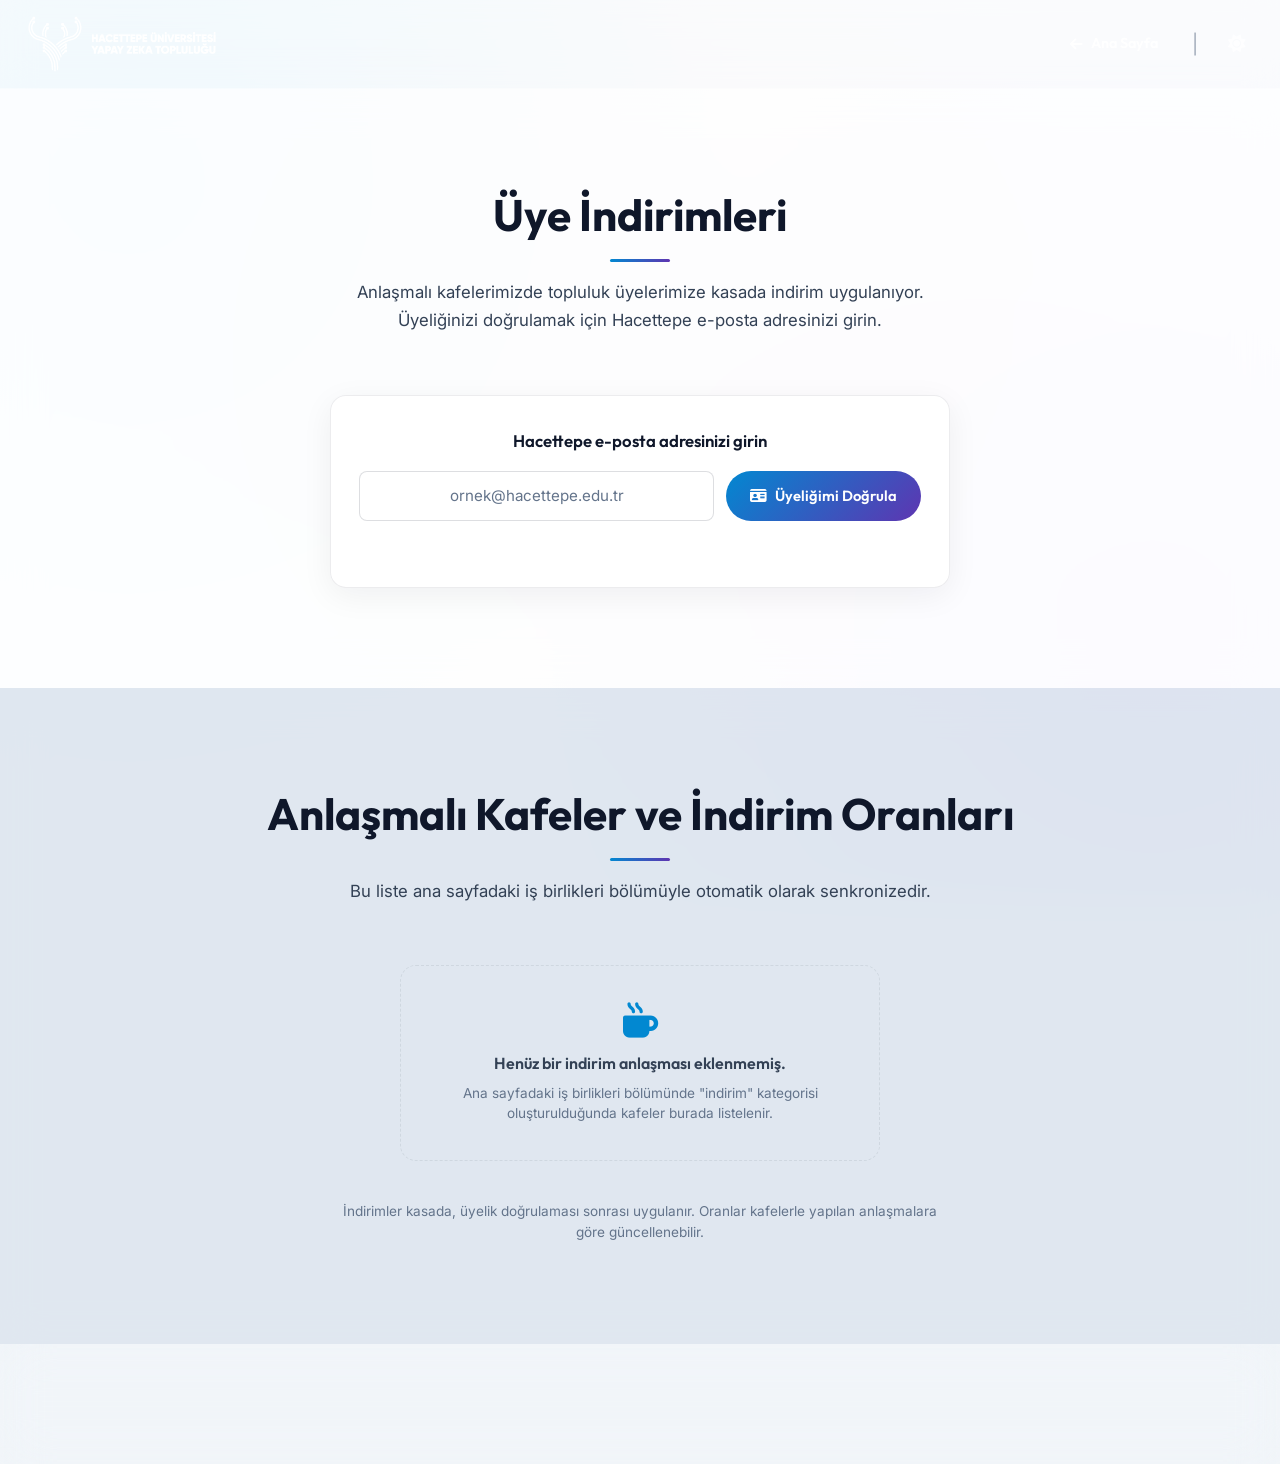
==== Frontend/indirimler.html @ 0ff8d718 "Add member discount fields and update discount display logic" ====
<!DOCTYPE html>
<html lang="tr" dir="ltr">

<head>
    <meta charset="UTF-8">
    <meta name="viewport" content="width=device-width, initial-scale=1.0">
    <meta http-equiv="X-UA-Compatible" content="IE=edge">
    <title>Üye İndirimleri | Hacettepe Yapay Zekâ Topluluğu</title>
    <link rel="icon" type="image/png" href="assets/logo-light.png">
    <meta name="description"
        content="Hacettepe Yapay Zekâ Topluluğu üyelerine anlaşmalı kafelerde kasada uygulanan indirimler.">
    <meta property="og:title" content="Üye İndirimleri | Hacettepe Yapay Zekâ Topluluğu">
    <meta property="og:description" content="Anlaşmalı kafelerde topluluk üyelerimize özel indirimler.">
    <meta property="og:type" content="website">

    <!-- Google Fonts -->
    <link rel="preconnect" href="https://fonts.googleapis.com">
    <link rel="preconnect" href="https://fonts.gstatic.com" crossorigin>
    <link
        href="https://fonts.googleapis.com/css2?family=Inter:wght@300;400;500;600;700&family=Outfit:wght@400;500;600;700;800&display=swap"
        rel="stylesheet">

    <!-- Font Awesome Icons -->
    <link rel="stylesheet" href="https://cdnjs.cloudflare.com/ajax/libs/font-awesome/6.5.1/css/all.min.css">

    <!-- Main Stylesheet -->
    <link rel="stylesheet" href="css/style.css">
</head>

<body class="discount-page">

    <!-- ==================== BACKGROUND VIDEO ==================== -->
    <video id="neural-canvas" autoplay loop muted playsinline>
        <source src="assets/videos/background.mp4" type="video/mp4">
    </video>

    <!-- ==================== HEADER ==================== -->
    <header id="header">
        <div class="header-container">
            <div class="header-left">
                <a href="index.html" id="logo-link" class="logo-link" title="Ana Sayfa">
                    <img src="assets/logo.png" alt="Hacettepe AI Club Logo" id="logo-img">
                </a>
            </div>

            <div class="header-right">
                <a href="index.html" class="btn-member" id="btn-back-home" title="Ana Sayfa">
                    <i class="fa-solid fa-arrow-left"></i> <span class="btn-text">Ana Sayfa</span>
                </a>
                <span class="header-separator">|</span>
                <button id="theme-toggle" class="btn-theme-toggle" aria-label="Temayı Değiştir"
                    title="Karanlık Modu Aç">
                    <i class="fa-solid fa-sun"></i>
                </button>
            </div>
        </div>
    </header>

    <!-- ==================== MAIN CONTENT ==================== -->
    <main id="main-content">

        <!-- ===== ÜYE DOĞRULAMA ===== -->
        <section class="section" id="uye-dogrulama">
            <div class="container">
                <h2 class="section-title">Üye İndirimleri</h2>
                <p class="section-subtitle">
                    Anlaşmalı kafelerimizde topluluk üyelerimize kasada indirim uygulanıyor.
                    Üyeliğinizi doğrulamak için Hacettepe e-posta adresinizi girin.
                </p>

                <!-- E-posta girişi -->
                <div class="discount-verify-card" id="discount-verify-card">
                    <label class="discount-verify-label" for="discount-email">
                        Hacettepe e-posta adresinizi girin
                    </label>
                    <div class="discount-verify-row">
                        <input type="email" id="discount-email" class="form-input discount-verify-input"
                            placeholder="ornek@hacettepe.edu.tr" autocomplete="email" spellcheck="false"
                            inputmode="email">
                        <button type="button" id="discount-verify-btn" class="btn-primary discount-verify-btn">
                            <i class="fa-solid fa-id-card"></i> Üyeliğimi Doğrula
                        </button>
                    </div>
                    <p class="discount-verify-message" id="discount-verify-message" role="status" aria-live="polite">
                    </p>
                </div>

                <!-- Doğrulama sonucu: yeşil tik + durum + ad soyad -->
                <div class="discount-result" id="discount-result" hidden>
                    <div class="discount-result-check" aria-hidden="true">
                        <i class="fa-solid fa-circle-check"></i>
                    </div>
                    <p class="discount-result-status" id="discount-result-status">Aktif Üyemiz</p>
                    <p class="discount-result-name" id="discount-result-name">Ad Soyad</p>

                    <!-- Gerçek doğrulama servisi bağlanana kadar görünen uyarı.
                         Backend entegrasyonu tamamlandığında bu blok silinecek. -->
                    <p class="discount-result-pending" id="discount-result-pending">
                        <i class="fa-solid fa-triangle-exclamation"></i>
                        Üyelik doğrulama sistemi henüz devrede değil; bu ekran yalnızca tasarım önizlemesidir.
                    </p>

                    <button type="button" class="btn-secondary discount-result-reset" id="discount-result-reset">
                        <i class="fa-solid fa-rotate-left"></i> Başka bir e-posta dene
                    </button>
                </div>
            </div>
        </section>

        <!-- ===== ANLAŞMALI KAFELER ===== -->
        <section class="section section-alt" id="anlasmali-kafeler">
            <div class="container">
                <h2 class="section-title">Anlaşmalı Kafeler ve İndirim Oranları</h2>
                <p class="section-subtitle">
                    Bu liste ana sayfadaki iş birlikleri bölümüyle otomatik olarak senkronizedir.
                </p>

                <!-- JS ile API'den gelen indirim sponsorları buraya basılır -->
                <div class="discount-list" id="discount-list">
                    <p class="discount-list-loading">
                        <i class="fa-solid fa-spinner fa-spin"></i> İndirimler yükleniyor...
                    </p>
                </div>

                <p class="discount-list-note">
                    İndirimler kasada, üyelik doğrulaması sonrası uygulanır. Oranlar kafelerle yapılan
                    anlaşmalara göre güncellenebilir.
                </p>
            </div>
        </section>

    </main>

    <!-- ==================== FOOTER ==================== -->
    <footer id="footer">
        <div class="container">
            <div class="footer-bottom">
                <p>&copy; 2026 Hacettepe Yapay Zekâ Topluluğu | Tüm hakları saklıdır.</p>
            </div>
        </div>
    </footer>

    <!-- ==================== SCRIPTS ==================== -->
    <script src="js/indirimler.js"></script>

</body>

</html>
---- Frontend/css/style.css ----
/* ==========================================================================
   Hacettepe AI Club — Main Stylesheet
   Dark-themed premium design system with glassmorphism
   ========================================================================== */

/* --------------------------------------------------------------------------
   0. GOOGLE FONTS
   -------------------------------------------------------------------------- */
@import url('https://fonts.googleapis.com/css2?family=Inter:wght@300;400;500;600;700&family=Outfit:wght@400;500;600;700;800&display=swap');

/* --------------------------------------------------------------------------
   1. CSS CUSTOM PROPERTIES (Design Tokens)
   -------------------------------------------------------------------------- */
:root {
  /* Backgrounds */
  --bg-primary: rgba(0, 0, 0, 0.4);
  --bg-secondary: rgba(5, 5, 5, 0.5);
  --bg-tertiary: rgba(3, 3, 3, 0.6);
  --bg-card: #0b1833;
  --bg-card-hover: #0b2552;

  /* Accent */
  --accent: #1e3d59;

  /* Text */
  --text-primary: #e8eaf6;
  --text-secondary: #90a4ae;
  --text-muted: #546e7a;

  /* Glow */
  --glow: #4fc3f7;
  --glow-secondary: #7c4dff;

  /* Gradients */
  --gradient-start: #050505;
  --gradient-end: #000000;

  /* Borders */
  --border-color: rgba(79, 195, 247, 0.15);

  /* Glassmorphism */
  --glass-bg: rgba(11, 24, 51, 0.7);
  --glass-border: rgba(79, 195, 247, 0.1);

  /* Typography */
  --font-body: 'Inter', -apple-system, BlinkMacSystemFont, 'Segoe UI', sans-serif;
  --font-heading: 'Outfit', 'Inter', sans-serif;

  /* Spacing */
  --section-padding: 100px 0;
  --container-max: 1200px;
  --container-padding: 0 24px;

  /* Transitions */
  --transition-fast: 0.2s ease;
  --transition-base: 0.3s ease;
  --transition-slow: 0.5s ease;
  --transition-reveal: 0.8s cubic-bezier(0.16, 1, 0.3, 1);

  /* Radius */
  --radius-sm: 8px;
  --radius-md: 12px;
  --radius-lg: 16px;
  --radius-xl: 24px;
  --radius-full: 9999px;

  /* Shadows */
  --shadow-glow-sm: 0 0 8px rgba(79, 195, 247, 0.15);
  --shadow-glow-md: 0 0 20px rgba(79, 195, 247, 0.2);
  --shadow-glow-lg: 0 0 40px rgba(79, 195, 247, 0.25);
  --shadow-card: 0 8px 32px rgba(0, 0, 0, 0.3);
  --shadow-card-hover: 0 16px 48px rgba(0, 0, 0, 0.4), 0 0 30px rgba(79, 195, 247, 0.15);

  /* Z-index scale */
  --z-canvas: 0;
  --z-content: 1;
  --z-header: 1000;
  --z-side-menu: 1001;
  --z-overlay: 1002;
  --z-modal: 1100;
}

/* ==================== LIGHT THEME OVERRIDES (Past Hero Section) ==================== */
body.past-hero {
  background-color: #f1f5f9;
  background-image:
    radial-gradient(circle at 10% 20%, rgba(79, 195, 247, 0.18) 0%, transparent 45%),
    radial-gradient(circle at 90% 70%, rgba(124, 77, 255, 0.15) 0%, transparent 50%),
    radial-gradient(circle at 50% 40%, rgba(244, 63, 94, 0.05) 0%, transparent 60%);
  background-attachment: fixed;
  color: #1e293b;

  --bg-primary: rgba(255, 255, 255, 0.45);
  --bg-secondary: rgba(248, 250, 252, 0.55);
  --bg-tertiary: rgba(241, 245, 249, 0.75);
  --bg-card: rgba(255, 255, 255, 0.7);
  --bg-card-hover: rgba(255, 255, 255, 0.85);

  --text-primary: #0f172a;
  --text-secondary: #334155;
  --text-muted: #64748b;

  --border-color: rgba(15, 23, 42, 0.08);
  --glass-bg: rgba(255, 255, 255, 0.65);
  --glass-border: rgba(255, 255, 255, 0.4);

  /* High-contrast brand colors for light mode */
  --glow: #0288d1;
  /* Darker, readable sky blue */
  --glow-secondary: #5e35b1;
  /* Darker, readable violet */

  /* Soft gray shadows instead of neon glow shadows */
  --shadow-glow-sm: 0 2px 8px rgba(2, 136, 209, 0.08);
  --shadow-glow-md: 0 4px 20px rgba(2, 136, 209, 0.12);
  --shadow-glow-lg: 0 10px 40px rgba(2, 136, 209, 0.15);
  --shadow-card: 0 8px 32px rgba(15, 23, 42, 0.06);
  --shadow-card-hover: 0 16px 40px rgba(15, 23, 42, 0.12), 0 0 20px rgba(2, 136, 209, 0.15);
}

/* Enforce dark theme design tokens on the landing page hero section, regardless of body class */
#hero {
  --bg-primary: rgba(0, 0, 0, 0.4);
  --bg-secondary: rgba(5, 5, 5, 0.5);
  --bg-tertiary: rgba(3, 3, 3, 0.6);
  --bg-card: #0b1833;
  --bg-card-hover: #0b2552;

  --text-primary: #e8eaf6;
  --text-secondary: #90a4ae;
  --text-muted: #546e7a;

  --border-color: rgba(79, 195, 247, 0.15);
  --glass-bg: rgba(11, 24, 51, 0.7);
  --glass-border: rgba(79, 195, 247, 0.1);

  --glow: #4fc3f7;
  --glow-secondary: #7c4dff;

  --shadow-glow-sm: 0 0 8px rgba(79, 195, 247, 0.15);
  --shadow-glow-md: 0 0 20px rgba(79, 195, 247, 0.2);
  --shadow-glow-lg: 0 0 40px rgba(79, 195, 247, 0.25);
  --shadow-card: 0 8px 32px rgba(0, 0, 0, 0.3);
  --shadow-card-hover: 0 16px 48px rgba(0, 0, 0, 0.4), 0 0 30px rgba(79, 195, 247, 0.15);
}

/* Hide neural canvas in light theme */
body.past-hero #neural-canvas {
  opacity: 0;
  pointer-events: none;
}

/* Add smooth transitions to canvas */
#neural-canvas {
  transition: opacity var(--transition-slow);
}

/* Side menu light-mode overlay */
body.past-hero #side-menu {
  background: rgba(255, 255, 255, 0.95);
  border-right: 1px solid var(--border-color);
}

/* Alternating section backgrounds in light mode (misty white and greyish) */
body.past-hero section.section {
  background: rgba(255, 255, 255, 0.88) !important;
  /* misty white */
  backdrop-filter: blur(20px);
  -webkit-backdrop-filter: blur(20px);
}

body.past-hero section.section:nth-of-type(even) {
  background: rgba(220, 228, 238, 0.82) !important;
  /* greyish */
  backdrop-filter: blur(20px);
  -webkit-backdrop-filter: blur(20px);
}

/* Event Slider Light Mode Overrides */
body.past-hero .event-banner {
  background: linear-gradient(135deg, rgba(255, 255, 255, 0.75) 0%, rgba(240, 244, 248, 0.6) 100%) !important;
  border: 1px solid rgba(255, 255, 255, 0.4);
  box-shadow: var(--shadow-card);
}

body.past-hero .event-banner::before {
  background: radial-gradient(circle at top right, rgba(2, 136, 209, 0.08), transparent 60%);
}

body.past-hero .event-banner-content h3 {
  color: var(--text-primary);
  text-shadow: none;
}

body.past-hero .slider-arrow {
  background: rgba(255, 255, 255, 0.85);
  border: 1px solid rgba(15, 23, 42, 0.08);
  color: var(--text-primary);
  box-shadow: 0 4px 12px rgba(15, 23, 42, 0.08);
}

body.past-hero .slider-arrow:hover {
  background: var(--glow);
  color: #ffffff;
  border-color: var(--glow);
  box-shadow: var(--shadow-glow-sm);
}

/* --------------------------------------------------------------------------
   2. RESET & BASE
   -------------------------------------------------------------------------- */
*,
*::before,
*::after {
  margin: 0;
  padding: 0;
  box-sizing: border-box;
}

html {
  font-size: 16px;
  scroll-behavior: smooth;
  -webkit-text-size-adjust: 100%;
  text-size-adjust: 100%;
  hanging-punctuation: first last;
  /* Yatay kaymayı kökten engeller; "clip" position:sticky'yi bozmaz */
  overflow-x: hidden;
  overflow-x: clip;
}

body {
  font-family: var(--font-body);
  background-color: #000000;
  color: var(--text-primary);
  line-height: 1.6;
  min-height: 100dvh;
  width: 100%;
  max-width: 100%;
  overflow-x: hidden;
  overflow-x: clip;
  -webkit-font-smoothing: antialiased;
  -moz-osx-font-smoothing: grayscale;
  transition: background-color var(--transition-slow), color var(--transition-slow);
}

img,
picture,
video,
canvas,
svg {
  display: block;
  max-width: 100%;
}

input,
button,
textarea,
select {
  font: inherit;
  color: inherit;
}

a {
  color: inherit;
  text-decoration: none;
}

ul,
ol {
  list-style: none;
}

h1,
h2,
h3,
h4,
h5,
h6 {
  font-family: var(--font-heading);
  line-height: 1.2;
  text-wrap: balance;
}

p {
  text-wrap: pretty;
  max-width: 75ch;
}

button {
  cursor: pointer;
  border: none;
  background: none;
}

/* --------------------------------------------------------------------------
   3. SELECTION & SCROLLBAR
   -------------------------------------------------------------------------- */
::selection {
  background: rgba(79, 195, 247, 0.3);
  color: var(--text-primary);
}

::-moz-selection {
  background: rgba(79, 195, 247, 0.3);
  color: var(--text-primary);
}

/* Modern scrollbar (scrollbar-width + scrollbar-color) */
* {
  scrollbar-width: thin;
  scrollbar-color: var(--accent) transparent;
}

/* WebKit scrollbar fallback */
::-webkit-scrollbar {
  width: 6px;
  height: 6px;
}

::-webkit-scrollbar-track {
  background: transparent;
}

::-webkit-scrollbar-thumb {
  background: var(--accent);
  border-radius: var(--radius-full);
}

::-webkit-scrollbar-thumb:hover {
  background: var(--glow);
}

/* --------------------------------------------------------------------------
   4. UTILITY / LAYOUT
   -------------------------------------------------------------------------- */
.container {
  width: 100%;
  max-width: var(--container-max);
  margin-inline: auto;
  padding: var(--container-padding);
}

/* Mobilde header'da gizlenip yan menüye taşınan öğeler */
.hide-on-mobile {
  display: inline-flex;
}

.visually-hidden {
  position: absolute;
  width: 1px;
  height: 1px;
  padding: 0;
  margin: -1px;
  overflow: hidden;
  clip: rect(0, 0, 0, 0);
  white-space: nowrap;
  border: 0;
}

/* --------------------------------------------------------------------------
   5. NEURAL CANVAS (Background)
   -------------------------------------------------------------------------- */
#neural-canvas {
  position: fixed;
  inset: 0;
  width: 100%;
  height: 100%;
  object-fit: cover;
  z-index: var(--z-canvas);
  pointer-events: none;
  filter: brightness(0.33);
}

/* --------------------------------------------------------------------------
   6. HEADER
   -------------------------------------------------------------------------- */
#header {
  position: sticky;
  top: 0;
  z-index: var(--z-header);
  width: 100%;
  padding: 16px 24px;
  display: flex;
  align-items: center;
  justify-content: space-between;
  background: var(--glass-bg);
  backdrop-filter: blur(16px);
  -webkit-backdrop-filter: blur(16px);
  border-bottom: 1px solid var(--glass-border);
  transition: background var(--transition-base),
    backdrop-filter var(--transition-base),
    box-shadow var(--transition-base);
}

#header.header-scrolled {
  background: rgba(11, 24, 51, 0.9);
  backdrop-filter: blur(24px);
  -webkit-backdrop-filter: blur(24px);
  box-shadow: 0 4px 30px rgba(0, 0, 0, 0.4);
}

.header-right {
  display: flex;
  align-items: center;
  gap: 16px;
  min-width: 0;
  flex-shrink: 0;
}

/* --------------------------------------------------------------------------
   7. HAMBURGER BUTTON
   -------------------------------------------------------------------------- */
#hamburger-btn {
  position: relative;
  display: flex;
  align-items: center;
  justify-content: center;
  width: 40px;
  height: 40px;
  cursor: pointer;
  z-index: calc(var(--z-side-menu) + 1);
  background: none;
  border: none;
  padding: 0;
}

#hamburger-btn span {
  display: block;
  width: 24px;
  height: 2px;
  background: var(--text-primary);
  border-radius: 2px;
  transition: transform 0.15s ease,
    opacity 0.15s ease;
  position: relative;
}

#hamburger-btn span::before,
#hamburger-btn span::after {
  content: '';
  position: absolute;
  left: 0;
  width: 100%;
  height: 2px;
  background: var(--text-primary);
  border-radius: 2px;
  transition: transform 0.15s ease,
    top 0.15s ease;
}

#hamburger-btn span::before {
  top: -7px;
}

#hamburger-btn span::after {
  top: 7px;
}

/* Active state — X shape */
#hamburger-btn.active span {
  background: transparent;
}

#hamburger-btn.active span::before {
  top: 0;
  transform: rotate(45deg);
  background: var(--glow);
}

#hamburger-btn.active span::after {
  top: 0;
  transform: rotate(-45deg);
  background: var(--glow);
}

/* --------------------------------------------------------------------------
   8. SIDE MENU
   -------------------------------------------------------------------------- */
#side-menu {
  position: fixed;
  top: 0;
  left: 0;
  width: 320px;
  height: 100%;
  z-index: var(--z-side-menu);
  background: rgba(10, 18, 40, 0.92);
  backdrop-filter: blur(24px);
  -webkit-backdrop-filter: blur(24px);
  border-right: 1px solid var(--glass-border);
  transform: translateX(-100%);
  transition: transform var(--transition-base);
  overflow-y: auto;
  display: flex;
  flex-direction: column;
  padding: 0 0 40px;
}

#side-menu.open {
  transform: translateX(0);
}

.side-menu-overlay {
  position: fixed;
  inset: 0;
  background: rgba(0, 0, 0, 0.6);
  z-index: calc(var(--z-side-menu) - 1);
  opacity: 0;
  visibility: hidden;
  transition: opacity var(--transition-base),
    visibility var(--transition-base);
  cursor: pointer;
}

.side-menu-overlay.active {
  opacity: 1;
  visibility: visible;
}

#side-menu .side-menu-link {
  display: block;
  padding: 14px 32px;
  font-family: var(--font-heading);
  font-size: 1rem;
  font-weight: 500;
  color: var(--text-secondary);
  border-left: 3px solid transparent;
  transition: color var(--transition-base),
    padding-left var(--transition-base),
    border-color var(--transition-base),
    background var(--transition-base);
  cursor: pointer;
}

#side-menu .side-menu-link:hover,
#side-menu .side-menu-link:focus-visible {
  color: var(--glow);
  padding-left: 40px;
  border-left-color: var(--glow);
  background: rgba(79, 195, 247, 0.05);
}

#side-menu .side-menu-link.active {
  color: var(--glow);
  border-left-color: var(--glow);
}

/* --------------------------------------------------------------------------
   9. CONTACT DROPDOWN
   -------------------------------------------------------------------------- */
#contact-dropdown-wrapper {
  position: relative;
}

#contact-dropdown-wrapper .dropdown-trigger .arrow {
  display: inline-block;
  width: 0;
  height: 0;
  border-left: 4px solid transparent;
  border-right: 4px solid transparent;
  border-top: 5px solid currentColor;
  transition: transform var(--transition-fast);
}

#contact-dropdown-wrapper.open .dropdown-trigger .arrow {
  transform: rotate(180deg);
}

#contact-dropdown {
  position: absolute;
  top: calc(100% + 8px);
  right: 0;
  min-width: 260px;
  background: rgba(10, 18, 40, 0.95);
  backdrop-filter: blur(24px);
  -webkit-backdrop-filter: blur(24px);
  border: 1px solid var(--glass-border);
  border-radius: var(--radius-md);
  box-shadow: var(--shadow-card);
  padding: 8px;
  opacity: 0;
  visibility: hidden;
  transform: translateY(-8px);
  transition: opacity var(--transition-fast),
    visibility var(--transition-fast),
    transform var(--transition-fast);
  z-index: 10;
}

#contact-dropdown.open {
  opacity: 1;
  visibility: visible;
  transform: translateY(0);
}

/* --------------------------------------------------------------------------
   10. ÜYE OL BUTTON (Member Button)
   -------------------------------------------------------------------------- */
.btn-member {
  display: inline-flex;
  align-items: center;
  gap: 8px;
  padding: 10px 14px;
  font-family: var(--font-heading);
  font-weight: 600;
  font-size: 0.9rem;
  color: #ffffff;
  background: transparent;
  border: none;
  border-radius: var(--radius-full);
  cursor: pointer;
  position: relative;
  overflow: hidden;
  transition: color var(--transition-base),
    background var(--transition-base),
    box-shadow var(--transition-base),
    transform var(--transition-fast);
}

.header-separator {
  color: var(--text-muted);
  font-size: 1.2rem;
  margin: 0 4px;
  opacity: 0.6;
}

.btn-member::before {
  content: '';
  position: absolute;
  inset: -2px;
  border-radius: inherit;
  background: linear-gradient(135deg, var(--glow), var(--glow-secondary));
  z-index: -1;
  opacity: 0;
  transition: opacity var(--transition-base);
}

.btn-member:hover {
  color: var(--bg-primary);
  background: var(--glow);
  box-shadow: 0 0 20px rgba(79, 195, 247, 0.4),
    0 0 40px rgba(79, 195, 247, 0.15);
  transform: translateY(-1px);
}

.btn-member:active {
  transform: translateY(0) scale(0.98);
}

/* --------------------------------------------------------------------------
   11. HERO SECTION
   -------------------------------------------------------------------------- */
#hero {
  position: relative;
  z-index: var(--z-content);
  min-height: 100dvh;
  display: flex;
  align-items: center;
  justify-content: center;
  text-align: center;
  padding: 7px 2px 80px;
  overflow-x: hidden;
}

.hero-content {
  max-width: 900px;
  width: 100%;
}

.hero-title {
  font-family: var(--font-heading);
  font-size: clamp(2.5rem, 6vw, 4.5rem);
  font-weight: bold;
  line-height: 1.33;
  color: #ffffff;
  text-shadow: 0 0 8px rgba(255, 255, 255, 0.45),
    0 0 20px rgba(255, 255, 255, 0.2);
}

.hero-title-row {
  display: flex;
  align-items: center;
  justify-content: center;
  gap: clamp(1px, 2vw, 24px);
  width: 100%;
  max-width: 100vw;
  overflow: hidden;
}

.hero-branding {
  display: flex;
  flex-direction: column;
  align-items: center;
  gap: 24px;
  margin-bottom: 24px;
}

.hero-logo-icon {
  display: block;
  width: clamp(100px, 15vw, 160px);
  height: auto;
  object-fit: contain;
  filter: drop-shadow(0 0 20px rgba(79, 195, 247, 0.2));
}

.sr-only {
  position: absolute;
  width: 1px;
  height: 1px;
  padding: 0;
  margin: -1px;
  overflow: hidden;
  clip: rect(0, 0, 0, 0);
  white-space: nowrap;
  border: 0;
}

.hero-subtitle {
  max-width: 800px;
  margin-inline: auto;
  margin-bottom: 40px;
}

.hero-subtitle h2 {
  font-family: var(--font-heading);
  color: #ffffff;
  font-weight: 700;
  font-size: clamp(1.4rem, 3.5vw, 2.1rem);
  letter-spacing: 0.5px;
  margin-bottom: 14px;
  text-shadow: 0 2px 4px rgba(0, 0, 0, 0.9),
    0 0 20px rgba(0, 0, 0, 0.6);
}

.hero-subtitle h5 {
  color: #e2e8f0;
  font-weight: 400;
  font-size: clamp(0.9rem, 2vw, 1.1rem);
  line-height: 1.6;
  text-shadow: 0 2px 4px rgba(0, 0, 0, 0.9),
    0 0 15px rgba(0, 0, 0, 0.5);
}

.hero-buttons {
  display: flex;
  align-items: center;
  justify-content: center;
  gap: 33px;
  margin-top: 36px;
  flex-wrap: wrap;
}

/* --------------------------------------------------------------------------
   12. SECTIONS
   -------------------------------------------------------------------------- */
.section {
  position: relative;
  z-index: var(--z-content);
  padding: var(--section-padding);
  backdrop-filter: blur(12px);
  -webkit-backdrop-filter: blur(12px);
}

.section:nth-child(even) {
  background: var(--bg-secondary);
}

.section:nth-child(odd) {
  background: var(--bg-primary);
}

.section-title {
  font-family: var(--font-heading);
  font-size: clamp(1.75rem, 4vw, 2.75rem);
  font-weight: 700;
  text-align: center;
  margin-bottom: 16px;
  color: var(--text-primary);
  position: relative;
  padding-bottom: 20px;
}

.section-title::after {
  content: '';
  position: absolute;
  bottom: 0;
  left: 50%;
  transform: translateX(-50%);
  width: 60px;
  height: 3px;
  background: linear-gradient(90deg, var(--glow), var(--glow-secondary));
  border-radius: var(--radius-full);
}

.section-subtitle {
  text-align: center;
  color: var(--text-secondary);
  font-size: 1.05rem;
  max-width: 640px;
  margin: 0 auto 60px;
  line-height: 1.7;
}

/* --------------------------------------------------------------------------
   13. CARDS — Base
   -------------------------------------------------------------------------- */
.card {
  position: relative;
  background: var(--glass-bg);
  backdrop-filter: blur(20px);
  -webkit-backdrop-filter: blur(20px);
  border: 1px solid var(--border-color);
  border-radius: var(--radius-lg);
  padding: 32px;
  transition: transform var(--transition-base),
    box-shadow var(--transition-base),
    border-color var(--transition-base),
    background var(--transition-base);
  overflow: hidden;
}

.card::before {
  content: '';
  position: absolute;
  inset: 0;
  border-radius: inherit;
  background: linear-gradient(135deg,
      rgba(79, 195, 247, 0.05) 0%,
      transparent 50%);
  opacity: 0;
  transition: opacity var(--transition-base);
  pointer-events: none;
}

.card:hover {
  transform: translateY(-4px);
  box-shadow: var(--shadow-card-hover);
  border-color: rgba(79, 195, 247, 0.3);
  background: var(--bg-card-hover);
}

.card:hover::before {
  opacity: 1;
}

/* --------------------------------------------------------------------------
   14. CARD GRID
   -------------------------------------------------------------------------- */
.card-grid {
  display: grid;
  grid-template-columns: repeat(auto-fill, minmax(300px, 1fr));
  gap: 30px;
}

/* --------------------------------------------------------------------------
   15. TEAM CARDS
   -------------------------------------------------------------------------- */
.team-grid {
  display: grid;
  grid-template-columns: repeat(auto-fill, minmax(240px, 1fr));
  gap: 32px;
}

.team-grid.flex-center {
  display: flex !important;
  flex-wrap: wrap;
  justify-content: center;
}

.team-grid.flex-center>.team-card {
  width: 100%;
  max-width: 280px;
}

.team-card {
  position: relative;
  background: var(--glass-bg);
  backdrop-filter: blur(20px);
  -webkit-backdrop-filter: blur(20px);
  border: 1px solid var(--border-color);
  border-radius: var(--radius-lg);
  padding: 40px 24px 32px;
  text-align: center;
  transition: transform var(--transition-base),
    box-shadow var(--transition-base),
    border-color var(--transition-base);
}

.team-card:hover {
  transform: translateY(-6px);
  box-shadow: var(--shadow-card-hover);
  border-color: rgba(79, 195, 247, 0.3);
}

.team-card:hover .team-card-photo {
  transform: scale(1.08);
  box-shadow: 0 0 30px rgba(79, 195, 247, 0.3);
  border-color: var(--glow);
}

/* --------------------------------------------------------------------------
   16. COMMISSION CARDS
   -------------------------------------------------------------------------- */
.commission-card {
  position: relative;
  perspective: 1000px;
  background: transparent;
  border: none;
  min-height: 340px;
}

.commission-card-inner {
  position: relative;
  width: 100%;
  height: 100%;
  text-align: center;
  transition: transform 0.6s cubic-bezier(0.4, 0, 0.2, 1);
  transform-style: preserve-3d;
}

.commission-card:hover .commission-card-inner {
  transform: rotateY(180deg);
}

.commission-card-front,
.commission-card-back {
  position: absolute;
  top: 0;
  left: 0;
  width: 100%;
  height: 100%;
  -webkit-backface-visibility: hidden;
  backface-visibility: hidden;
  background: var(--glass-bg);
  backdrop-filter: blur(20px);
  -webkit-backdrop-filter: blur(20px);
  border: 1px solid var(--border-color);
  border-radius: var(--radius-lg);
  padding: 36px 28px;
  display: flex;
  flex-direction: column;
  align-items: center;
  justify-content: center;
  box-shadow: 0 4px 30px rgba(0, 0, 0, 0.1);
}

.commission-card-back {
  transform: rotateY(180deg);
  justify-content: center;
}

.commission-card:hover .commission-card-icon {
  transform: scale(1.1);
  box-shadow: 0 0 20px rgba(79, 195, 247, 0.2);
}

/* --------------------------------------------------------------------------
   19. CALENDAR TABLE
   -------------------------------------------------------------------------- */
.calendar-table {
  width: 100%;
  border-collapse: separate;
  border-spacing: 0;
  border-radius: var(--radius-lg);
  overflow: hidden;
  background: var(--glass-bg);
  backdrop-filter: blur(20px);
  -webkit-backdrop-filter: blur(20px);
  border: 1px solid var(--border-color);
}

.calendar-table thead {
  background: rgba(79, 195, 247, 0.08);
}

.calendar-table th {
  font-family: var(--font-heading);
  font-weight: 600;
  font-size: 0.85rem;
  text-transform: uppercase;
  letter-spacing: 0.5px;
  color: var(--glow);
  padding: 16px 20px;
  text-align: left;
  border-bottom: 1px solid var(--border-color);
}

.calendar-table td {
  padding: 14px 20px;
  font-size: 0.9rem;
  color: var(--text-secondary);
  border-bottom: 1px solid rgba(79, 195, 247, 0.05);
  transition: background var(--transition-fast),
    color var(--transition-fast);
}

.calendar-table tbody tr:nth-child(even) {
  background: rgba(79, 195, 247, 0.02);
}

.calendar-table tbody tr:hover td {
  background: rgba(79, 195, 247, 0.08);
  color: var(--text-primary);
}

.calendar-table tbody tr:last-child td {
  border-bottom: none;
}

.stat-item {
  padding: 32px 16px;
}

.stat-number {
  font-family: var(--font-heading);
  font-size: clamp(2rem, 5vw, 3.5rem);
  font-weight: 800;
  color: var(--glow);
  line-height: 1;
  margin-bottom: 4px;
  text-shadow: 0 0 20px rgba(79, 195, 247, 0.4);
}

.stat-label {
  font-size: 0.95rem;
  color: var(--text-secondary);
  font-weight: 500;
}

/* --------------------------------------------------------------------------
   22. MARQUEE (Duyurular / Yarışmalar / İş Birlikleri / Paydaşlar)
   --------------------------------------------------------------------------
   Tek bir ortak sistem. Kaydırma mesafesi ve süresi JS tarafından ölçülüp
   --marquee-shift / --marquee-duration değişkenlerine yazılır; böylece
   2 eleman da 15 eleman da aynı hızda ve boşluksuz akar.
   -------------------------------------------------------------------------- */
.marquee {
  --marquee-gap: 40px;
  --marquee-shift: 0px;
  --marquee-duration: 40s;
  position: relative;
  width: 100%;
  max-width: 100%;
  overflow: hidden;
  padding: 10px 0;
  /* Kenarları yumuşatan maske */
  mask-image: linear-gradient(to right, transparent, #000 6%, #000 94%, transparent);
  -webkit-mask-image: linear-gradient(to right, transparent, #000 6%, #000 94%, transparent);
}

.marquee-track {
  display: flex;
  align-items: stretch;
  gap: var(--marquee-gap);
  width: max-content;
  min-width: 100%;
}

.marquee-item {
  flex: 0 0 auto;
  position: relative;
}

/* Akış yalnızca içerik ekrandan taştığında başlar (JS karar verir) */
.marquee.is-animating .marquee-track {
  animation: marquee-scroll var(--marquee-duration) linear infinite;
  will-change: transform;
}

.marquee.is-reverse .marquee-track {
  animation-direction: reverse;
}

.marquee.is-animating .marquee-track:hover,
.marquee.is-animating:focus-within .marquee-track {
  animation-play-state: paused;
}

/* İçerik ekrana sığıyorsa: ortalanmış, sabit, maskesiz görünüm */
.marquee.is-static {
  mask-image: none;
  -webkit-mask-image: none;
}

.marquee.is-static .marquee-track {
  width: 100%;
  flex-wrap: wrap;
  justify-content: center;
  row-gap: var(--marquee-gap);
}

@keyframes marquee-scroll {
  from {
    transform: translate3d(0, 0, 0);
  }

  to {
    transform: translate3d(calc(-1 * var(--marquee-shift)), 0, 0);
  }
}

/* Admin modunda animasyon durur, elle yatay kaydırma açılır (tıklamak kolay olsun) */
body.admin-mode .marquee {
  overflow-x: auto;
  overflow-y: hidden;
  mask-image: none;
  -webkit-mask-image: none;
  -webkit-overflow-scrolling: touch;
  scroll-snap-type: x proximity;
}

body.admin-mode .marquee-track {
  animation: none !important;
  transform: none !important;
}

body.admin-mode .marquee-item {
  scroll-snap-align: center;
}

/* Logolar: kare kutuya sıkıştırılmaz, doğal en-boy oranı korunur */
.partner-item {
  display: flex;
  flex-direction: column;
  align-items: center;
  justify-content: flex-end;
  gap: 14px;
  min-width: 140px;
  max-width: 260px;
  text-align: center;
}

.partner-item a {
  display: flex;
  flex-direction: column;
  align-items: center;
  gap: 14px;
  text-decoration: none;
}

.partner-logo-box {
  display: flex;
  align-items: center;
  justify-content: center;
  /* Yükseklik sınırlı, genişlik serbest: yatay logo yatay, dikey logo dikey akar */
  height: 110px;
  max-height: 110px;
}

.partner-logo-box img {
  height: auto;
  width: auto;
  max-height: 110px;
  max-width: 240px;
  object-fit: contain;
  transition: transform var(--transition-base), filter var(--transition-base);
}

.partner-item:hover .partner-logo-box img {
  transform: scale(1.06);
}

.partner-logo-box i {
  font-size: 3.5rem;
  color: var(--glow);
}

.partner-name {
  color: var(--glow);
  font-size: 1rem;
  font-weight: 600;
  letter-spacing: 0.3px;
  line-height: 1.3;
  white-space: normal;
}

/* --------------------------------------------------------------------------
   22b. SPONSOR GRUPLARI (Tür/Kategoriye göre sabit, kaymayan düzen)
   --------------------------------------------------------------------------
   İş Birliklerimiz artık kayan bir şerit değil; her sponsor türü/kategorisi
   kendi başlığıyla alt alta dizilir, o kategorideki şirketler ise sabit bir
   kart ızgarasında yan yana gösterilir. Kategoriler ve kart içindeki
   şirketler admin panelinden bağımsız olarak yukarı/aşağı taşınabilir.
   -------------------------------------------------------------------------- */
.sponsor-groups {
  display: flex;
  flex-direction: column;
  gap: 48px;
  margin-top: 20px;
}

.sponsor-category-header {
  display: flex;
  align-items: center;
  justify-content: center;
  gap: 16px;
  margin-bottom: 24px;
  padding-bottom: 12px;
  border-bottom: 1px solid var(--border-color);
}

.sponsor-category-header h3 {
  color: var(--glow);
  font-size: 1.15rem;
  font-weight: 700;
  letter-spacing: 0.3px;
  margin: 0;
}

/* Yalnızca gerçek bir kategoriye (admin) kontrolleri eklendiğinde başlık
   sola, kontroller sağa yaslanır; "Diğer" grubunda başlık ortalı kalır. */
.sponsor-category-header.has-controls {
  justify-content: space-between;
}

/* Grid değil flex: kartlar kendi genişliklerince yer kaplar, sıraya göre
   üste alta akar (satır dolunca alt satıra sarar) ve az sayıda kart varken
   de satır ortalanır (sabit eş-genişlikli kolonlarda olduğu gibi sola
   yapışık kalmaz). */
.sponsor-grid {
  display: flex;
  flex-wrap: wrap;
  justify-content: center;
  align-items: stretch;
  gap: 24px;
}

.sponsor-grid-empty {
  width: 100%;
  text-align: center;
  color: var(--text-muted);
  font-size: 0.9rem;
  padding: 12px;
}

.sponsor-card {
  position: relative;
  display: flex;
  flex-direction: column;
  align-items: center;
  justify-content: flex-start;
  gap: 10px;
  text-align: center;
  padding: 24px 18px;
  background: var(--glass-bg);
  backdrop-filter: blur(20px);
  -webkit-backdrop-filter: blur(20px);
  border: 1px solid var(--border-color);
  border-radius: var(--radius-lg);
  transition: transform var(--transition-base),
    box-shadow var(--transition-base),
    border-color var(--transition-base);
  /* Kart, içindeki logonun doğal genişliğine göre büyüyüp küçülür; dar
     logolarda sıkışmasın, geniş (bant tipi) logolarda da aşırı büyümesin. */
  flex: 0 1 auto;
  min-width: 160px;
  max-width: 320px;
}

.sponsor-card .partner-logo-box {
  /* Kartın tam genişliği: img'in max-width:%100 kuralı buna göre hesaplanır,
     böylece geniş logo kartın kenarını asla aşamaz (bkz. aşağıdaki kural). */
  width: 100%;
}

/* Genel .partner-logo-box img kuralı genişliği 240px ile sınırlar (kayan
   şeritteki paydaş logoları için). Sponsor kartlarında bu çok dar kalabildiği
   için burada serbest bırakılır: yükseklik yine sabit, genişlik kartın kendi
   genişliğine kadar (bkz. yukarıdaki kural) serbesttir. */
.sponsor-card .partner-logo-box img {
  max-width: 100%;
}

.sponsor-card:hover {
  transform: translateY(-4px);
  box-shadow: var(--shadow-card-hover);
  border-color: rgba(79, 195, 247, 0.3);
}

.sponsor-card a {
  display: flex;
  flex-direction: column;
  align-items: center;
  gap: 10px;
  text-decoration: none;
  width: 100%;
}

.sponsor-level-badge {
  display: inline-block;
  font-size: 0.72rem;
  font-weight: 700;
  letter-spacing: 0.4px;
  text-transform: uppercase;
  padding: 3px 12px;
  border-radius: var(--radius-full);
  color: #1a1a1a;
  background: rgba(79, 195, 247, 0.18);
}

.sponsor-level--gold {
  background: linear-gradient(120deg, #f6d365, #d4af37);
  color: #3a2c00;
}

.sponsor-level--platinum {
  background: linear-gradient(120deg, #e0e5ec, #a9b4c4);
  color: #262b33;
}

.sponsor-level--silver {
  background: linear-gradient(120deg, #d7d7d7, #b0b0b0);
  color: #2b2b2b;
}

.sponsor-level--bronze {
  background: linear-gradient(120deg, #d8a878, #a9673a);
  color: #3a2213;
}

.sponsor-level--generic {
  background: rgba(124, 77, 255, 0.2);
  color: var(--glow-secondary);
}

.sponsor-caption {
  color: var(--text-muted);
  font-size: 0.82rem;
  line-height: 1.4;
  white-space: normal;
}

/* --------------------------------------------------------------------------
   23. MODALS
   -------------------------------------------------------------------------- */
.modal-overlay {
  position: fixed;
  inset: 0;
  background: rgba(0, 0, 0, 0.7);
  z-index: var(--z-modal);
  display: flex;
  align-items: center;
  justify-content: center;
  padding: 24px;
  opacity: 0;
  visibility: hidden;
  transition: opacity var(--transition-base),
    visibility var(--transition-base);
}

.modal-overlay.active {
  opacity: 1;
  visibility: visible;
}

#admin-modal {
  position: fixed;
  inset: 0;
  z-index: var(--z-modal);
  display: flex;
  align-items: center;
  justify-content: center;
  padding: 24px;
  background: rgba(0, 0, 0, 0.7);
  opacity: 0;
  visibility: hidden;
  transition: opacity var(--transition-base),
    visibility var(--transition-base);
}

#admin-modal.active {
  opacity: 1;
  visibility: visible;
}

.modal-content {
  position: relative;
  width: 100%;
  max-width: 520px;
  max-height: 90vh;
  overflow-y: auto;
  background: rgba(10, 18, 40, 0.95);
  backdrop-filter: blur(24px);
  -webkit-backdrop-filter: blur(24px);
  border: 1px solid var(--border-color);
  border-radius: var(--radius-xl);
  padding: 40px;
  box-shadow: 0 24px 80px rgba(0, 0, 0, 0.5),
    0 0 40px rgba(79, 195, 247, 0.1);
  transform: scale(0.95) translateY(20px);
  transition: transform var(--transition-base);
}

#contact-modal .modal-content {
  position: relative;
  background: transparent;
  border: 1px solid rgba(255, 255, 255, 0.15);
  box-shadow: 0 24px 80px rgba(0, 0, 0, 0.3);
  z-index: 1;
}

#contact-modal .modal-content::before {
  content: '';
  position: absolute;
  inset: 0;
  background: rgba(10, 18, 40, 0.35);
  /* 65% transparent */
  backdrop-filter: blur(40px) saturate(120%);
  -webkit-backdrop-filter: blur(40px) saturate(120%);
  border-radius: inherit;
  z-index: -1;
  pointer-events: none;
  box-shadow: inset 0 0 20px rgba(255, 255, 255, 0.05);
}

/* Contact modal light theme overrides */
body.past-hero #contact-modal .modal-content {
  background: transparent;
  border: 1px solid rgba(0, 0, 0, 0.15);
  box-shadow: 0 24px 80px rgba(0, 0, 0, 0.15);
  color: var(--text-primary);
}

body.past-hero #contact-modal .modal-content::before {
  background: rgba(255, 255, 255, 0.35);
  /* 65% transparent */
  backdrop-filter: blur(40px) saturate(120%);
  -webkit-backdrop-filter: blur(40px) saturate(120%);
  box-shadow: inset 0 0 20px rgba(255, 255, 255, 0.6);
}

body.past-hero #contact-modal .modal-title {
  color: var(--text-primary);
}

body.past-hero #contact-modal label {
  color: var(--text-secondary);
}

body.past-hero #contact-modal .form-input,
body.past-hero #contact-modal .form-textarea {
  background: rgba(255, 255, 255, 0.8);
  border-color: rgba(15, 23, 42, 0.15);
  color: var(--text-primary);
}

body.past-hero #contact-modal .form-input::placeholder,
body.past-hero #contact-modal .form-textarea::placeholder {
  color: var(--text-muted);
}

body.past-hero #contact-modal .form-input:focus,
body.past-hero #contact-modal .form-textarea:focus {
  background: rgba(255, 255, 255, 0.95);
  border-color: var(--glow);
  box-shadow: 0 0 0 3px rgba(2, 136, 209, 0.15);
}

body.past-hero #contact-modal .modal-close {
  color: var(--text-secondary);
}

body.past-hero #contact-modal .modal-close:hover {
  background: rgba(15, 23, 42, 0.05);
  color: var(--text-primary);
}

/* Cancel Button Outer Cover */
.cancel-btn-container {
  padding: 4px;
  border-radius: var(--radius-full);
  background: rgba(255, 255, 255, 0.03);
  border: 1px solid rgba(255, 255, 255, 0.08);
  display: inline-flex;
}

body.past-hero .cancel-btn-container {
  background: rgba(0, 0, 0, 0.02);
  border: 1px solid rgba(0, 0, 0, 0.06);
}

#admin-modal.active .modal-content,
.modal-overlay.active .modal-content {
  transform: scale(1) translateY(0);
}

.modal-close {
  position: absolute;
  top: 16px;
  right: 16px;
  width: 36px;
  height: 36px;
  display: flex;
  align-items: center;
  justify-content: center;
  border-radius: 50%;
  color: var(--text-muted);
  cursor: pointer;
  transition: color var(--transition-fast),
    background var(--transition-fast);
  font-size: 1.25rem;
}

.modal-close:hover {
  color: var(--text-primary);
  background: rgba(79, 195, 247, 0.1);
}

.modal-title {
  font-family: var(--font-heading);
  font-size: 1.5rem;
  font-weight: 700;
  color: var(--text-primary);
  margin-bottom: 8px;
}

.modal-subtitle {
  font-size: 0.9rem;
  color: var(--text-secondary);
  margin-bottom: 32px;
  line-height: 1.6;
}

/* --------------------------------------------------------------------------
   24. FORMS
   -------------------------------------------------------------------------- */
.form-group {
  margin-bottom: 20px;
}

.form-input,
.form-textarea {
  width: 100%;
  padding: 12px 16px;
  font-size: 0.95rem;
  color: var(--text-primary);
  background: rgba(11, 24, 51, 0.5);
  border: 1px solid var(--border-color);
  border-radius: var(--radius-sm);
  outline: none;
  transition: border-color var(--transition-fast),
    box-shadow var(--transition-fast),
    background var(--transition-fast);
}

.form-input::placeholder,
.form-textarea::placeholder {
  color: var(--text-muted);
}

.form-input:hover,
.form-textarea:hover {
  border-color: rgba(79, 195, 247, 0.3);
}

.form-input:focus,
.form-textarea:focus {
  border-color: var(--glow);
  box-shadow: 0 0 0 3px rgba(79, 195, 247, 0.1),
    0 0 20px rgba(79, 195, 247, 0.08);
  background: rgba(11, 24, 51, 0.7);
}

.form-textarea {
  min-height: 120px;
  resize: vertical;
}

.form-input:user-valid {
  border-color: #4caf50;
}

.form-input:user-invalid {
  border-color: #ef5350;
}

/* --------------------------------------------------------------------------
   25. BUTTONS
   -------------------------------------------------------------------------- */
.btn-primary {
  display: inline-flex;
  align-items: center;
  justify-content: center;
  gap: 8px;
  padding: 14px 32px;
  font-family: var(--font-heading);
  font-weight: 600;
  font-size: 1rem;
  color: #fff;
  background: linear-gradient(135deg, var(--glow), var(--glow-secondary));
  border: none;
  border-radius: var(--radius-full);
  cursor: pointer;
  position: relative;
  overflow: hidden;
  transition: transform var(--transition-fast),
    box-shadow var(--transition-base);
  z-index: 1;
}

.btn-primary::before {
  content: '';
  position: absolute;
  inset: 0;
  background: linear-gradient(135deg, var(--glow-secondary), var(--glow));
  opacity: 0;
  transition: opacity var(--transition-base);
  z-index: -1;
}

.btn-primary:hover {
  transform: translateY(-2px);
  box-shadow: 0 8px 30px rgba(79, 195, 247, 0.3),
    0 0 40px rgba(79, 195, 247, 0.15);
}

.btn-primary:hover::before {
  opacity: 1;
}

.btn-primary:active {
  transform: translateY(0) scale(0.98);
}

.btn-primary:focus-visible {
  outline: 2px solid var(--glow);
  outline-offset: 3px;
}

.btn-secondary {
  display: inline-flex;
  align-items: center;
  justify-content: center;
  gap: 8px;
  padding: 14px 32px;
  font-family: var(--font-heading);
  font-weight: 600;
  font-size: 1rem;
  color: var(--text-primary);
  background: transparent;
  border: 1.5px solid var(--border-color);
  border-radius: var(--radius-full);
  cursor: pointer;
  transition: color var(--transition-base),
    border-color var(--transition-base),
    background var(--transition-base),
    transform var(--transition-fast);
}

.btn-secondary:hover {
  color: var(--glow);
  border-color: var(--glow);
  background: rgba(79, 195, 247, 0.05);
  transform: translateY(-2px);
}

.btn-secondary:active {
  transform: translateY(0) scale(0.98);
}

.btn-secondary:focus-visible {
  outline: 2px solid var(--glow);
  outline-offset: 3px;
}

.btn-glow {
  display: inline-flex;
  align-items: center;
  justify-content: center;
  gap: 8px;
  padding: 14px 32px;
  font-family: var(--font-heading);
  font-weight: 600;
  font-size: 1rem;
  color: var(--glow);
  background: rgba(79, 195, 247, 0.08);
  border: 1.5px solid rgba(79, 195, 247, 0.3);
  border-radius: var(--radius-full);
  cursor: pointer;
  animation: glow-pulse 2.5s ease-in-out infinite;
  transition: color var(--transition-base),
    background var(--transition-base),
    transform var(--transition-fast);
}

.btn-glow:hover {
  color: #fff;
  background: rgba(79, 195, 247, 0.15);
  transform: translateY(-2px);
  animation: none;
  box-shadow: 0 0 20px var(--glow), 0 0 40px var(--glow);
}

.btn-glow:active {
  transform: translateY(0) scale(0.98);
}

/* --------------------------------------------------------------------------
   26. FOOTER
   -------------------------------------------------------------------------- */
#footer {
  position: relative;
  z-index: var(--z-content);
  background: rgba(3, 3, 5, 0.95);
  backdrop-filter: blur(24px);
  -webkit-backdrop-filter: blur(24px);
  border-top: 1px solid rgba(255, 255, 255, 0.08);
  box-shadow: 0 -10px 40px rgba(0, 0, 0, 0.25);
  padding: 64px 24px 32px;

  /* Explicitly enforce dark theme design variables inside the footer */
  --text-primary: #e8eaf6;
  --text-secondary: #90a4ae;
  --text-muted: #546e7a;
  --border-color: rgba(255, 255, 255, 0.08);
  --glow: #4fc3f7;
  --glow-secondary: #7c4dff;
}

/* ── Footer Shooting Stars ── */
.footer-stars {
  position: absolute;
  top: 0;
  left: 0;
  width: 100%;
  height: 100%;
  overflow: hidden;
  pointer-events: none;
  z-index: 1;
}

#footer>.container {
  position: relative;
  z-index: 2;
}

.shooting-star {
  position: absolute;
  top: var(--star-top, 20%);
  left: var(--star-left, 80%);
  width: var(--star-width, 120px);
  height: 2px;
  background: linear-gradient(90deg, #4fc3f7, transparent);
  opacity: 0;
  transform: rotate(-45deg) translateX(150px);
  transform-origin: left center;
  animation: footer-shoot var(--star-duration, 4s) ease-in-out infinite;
  animation-delay: var(--star-delay, 0s);
  filter: drop-shadow(0 0 6px #4fc3f7);
}

.shooting-star.text-glow-purple {
  background: linear-gradient(90deg, #7c4dff, transparent);
  filter: drop-shadow(0 0 6px #7c4dff);
}

/* Individual star variables for natural randomness */
.shooting-star:nth-child(1) {
  --star-top: 5%;
  --star-left: 65%;
  --star-delay: 0s;
  --star-duration: 4.5s;
  --star-width: 100px;
}

.shooting-star:nth-child(2) {
  --star-top: 15%;
  --star-left: 80%;
  --star-delay: 1.5s;
  --star-duration: 5.5s;
  --star-width: 140px;
}

.shooting-star:nth-child(3) {
  --star-top: 25%;
  --star-left: 50%;
  --star-delay: 3s;
  --star-duration: 4s;
  --star-width: 90px;
  background: linear-gradient(90deg, #7c4dff, transparent);
  filter: drop-shadow(0 0 6px #7c4dff);
}

.shooting-star:nth-child(4) {
  --star-top: 8%;
  --star-left: 90%;
  --star-delay: 0.8s;
  --star-duration: 6s;
  --star-width: 150px;
}

.shooting-star:nth-child(5) {
  --star-top: 30%;
  --star-left: 70%;
  --star-delay: 4.2s;
  --star-duration: 5s;
  --star-width: 110px;
}

.shooting-star:nth-child(6) {
  --star-top: 20%;
  --star-left: 60%;
  --star-delay: 2.5s;
  --star-duration: 4.8s;
  --star-width: 130px;
}

@keyframes footer-shoot {
  0% {
    transform: rotate(-45deg) translateX(150px);
    opacity: 0;
  }

  8% {
    opacity: 0.85;
  }

  28% {
    transform: rotate(-45deg) translateX(-350px);
    opacity: 0;
  }

  100% {
    transform: rotate(-45deg) translateX(-350px);
    opacity: 0;
  }
}

.footer-grid {
  display: grid;
  grid-template-columns: repeat(4, 1fr);
  gap: 40px;
  max-width: var(--container-max);
  margin-inline: auto;
  margin-bottom: 48px;
}

.footer-bottom {
  text-align: center;
  padding-top: 32px;
  border-top: 1px solid rgba(79, 195, 247, 0.08);
  font-size: 0.85rem;
  color: var(--text-muted);
}

.social-link {
  display: inline-flex;
  align-items: center;
  justify-content: center;
  width: 40px;
  height: 40px;
  border-radius: 50%;
  color: var(--text-muted);
  background: rgba(79, 195, 247, 0.05);
  border: 1px solid rgba(79, 195, 247, 0.1);
  cursor: pointer;
  transition: color var(--transition-fast),
    background var(--transition-fast),
    border-color var(--transition-fast),
    transform var(--transition-fast),
    box-shadow var(--transition-fast);
  margin-right: 8px;
}

.social-link:hover {
  color: var(--glow);
  background: rgba(79, 195, 247, 0.12);
  border-color: rgba(79, 195, 247, 0.3);
  transform: translateY(-3px);
  box-shadow: 0 4px 15px rgba(79, 195, 247, 0.2);
}

/* --------------------------------------------------------------------------
   27. SCROLL REVEAL
   -------------------------------------------------------------------------- */
.scroll-reveal {
  opacity: 0;
  transform: translateX(-30px);
  transition: opacity var(--transition-reveal),
    transform var(--transition-reveal);
  will-change: opacity, transform;
}

.scroll-reveal:nth-child(even) {
  transform: translateX(30px);
}

.scroll-reveal.revealed {
  opacity: 1;
  transform: translateX(0);
}

/* Stagger children */
.scroll-reveal[data-delay="100"] {
  transition-delay: 0.1s;
}

.scroll-reveal[data-delay="200"] {
  transition-delay: 0.2s;
}

.scroll-reveal[data-delay="300"] {
  transition-delay: 0.3s;
}

.scroll-reveal[data-delay="400"] {
  transition-delay: 0.4s;
}

.scroll-reveal[data-delay="500"] {
  transition-delay: 0.5s;
}

/* --------------------------------------------------------------------------
   28. KEYFRAME ANIMATIONS
   -------------------------------------------------------------------------- */
@keyframes float {

  0%,
  100% {
    transform: translateY(0);
  }

  50% {
    transform: translateY(-10px);
  }
}

@keyframes glow-pulse {

  0%,
  100% {
    box-shadow: 0 0 5px var(--glow);
  }

  50% {
    box-shadow: 0 0 20px var(--glow), 0 0 40px var(--glow);
  }
}

@keyframes fade-in-up {
  from {
    opacity: 0;
    transform: translateY(30px);
  }

  to {
    opacity: 1;
    transform: none;
  }
}

@keyframes slide-in-left {
  from {
    transform: translateX(-100%);
  }

  to {
    transform: translateX(0);
  }
}

@keyframes typewriter-blink {

  0%,
  100% {
    border-color: transparent;
  }

  50% {
    border-color: var(--glow);
  }
}

@keyframes spin {
  to {
    transform: rotate(360deg);
  }
}

@keyframes shimmer {
  0% {
    background-position: -200% center;
  }

  100% {
    background-position: 200% center;
  }
}

/* --------------------------------------------------------------------------
   30. LOADING / SPINNER
   -------------------------------------------------------------------------- */
.spinner {
  display: inline-block;
  width: 20px;
  height: 20px;
  border: 2px solid rgba(79, 195, 247, 0.2);
  border-top-color: var(--glow);
  border-radius: 50%;
  animation: spin 0.6s linear infinite;
}

.page-loader.loaded {
  opacity: 0;
  visibility: hidden;
}

/* --------------------------------------------------------------------------
   31. NOTIFICATION / TOAST
   -------------------------------------------------------------------------- */
.toast {
  position: fixed;
  bottom: 24px;
  right: 24px;
  z-index: 9999;
  padding: 16px 24px;
  background: rgba(10, 18, 40, 0.95);
  backdrop-filter: blur(20px);
  -webkit-backdrop-filter: blur(20px);
  border: 1px solid var(--border-color);
  border-radius: var(--radius-md);
  box-shadow: var(--shadow-card);
  font-size: 0.9rem;
  color: var(--text-primary);
  transform: translateY(100px);
  opacity: 0;
  transition: transform var(--transition-base),
    opacity var(--transition-base);
}

.toast.show {
  transform: translateY(0);
  opacity: 1;
}

.toast.success {
  border-left: 3px solid #4caf50;
}

.toast.error {
  border-left: 3px solid #ef5350;
}

/* --------------------------------------------------------------------------
   32. RESPONSIVE — Large Desktop (>1200px default)
   -------------------------------------------------------------------------- */

/* Desktop (992–1200px) */
@media (max-width: 1200px) {
  .footer-grid {
    grid-template-columns: repeat(4, 1fr);
    gap: 32px;
  }

  .card-grid {
    grid-template-columns: repeat(auto-fill, minmax(280px, 1fr));
  }
}

/* Small Desktop (768–992px) */
@media (max-width: 992px) {
  :root {
    --section-padding: 80px 0;
  }

  .footer-grid {
    grid-template-columns: repeat(2, 1fr);
    gap: 32px;
  }

  .card-grid {
    grid-template-columns: repeat(auto-fill, minmax(260px, 1fr));
    gap: 24px;
  }

  .team-grid {
    grid-template-columns: repeat(auto-fill, minmax(200px, 1fr));
    gap: 24px;
  }








}

/* Tablet (576–768px) */
@media (max-width: 768px) {
  :root {
    --section-padding: 64px 0;
  }

  #header {
    padding: 10px 16px;
  }

  #logo-img {
    height: 50px;
  }

  .card-grid {
    grid-template-columns: repeat(2, 1fr);
    gap: 20px;
  }

  .team-grid {
    grid-template-columns: repeat(2, 1fr);
    gap: 20px;
  }

  .hero-buttons {
    flex-direction: column;
    gap: 12px;
  }

  .hero-buttons .btn-primary,
  .hero-buttons .btn-secondary {
    width: 100%;
    max-width: 280px;
  }

  #hero {
    padding: 100px 20px 60px;
  }

  .hero-title-row {
    gap: 12px;
  }





  .section-title {
    font-size: 1.5rem;
  }

  .section-subtitle {
    font-size: 0.95rem;
    margin-bottom: 40px;
    text-align: center;
    font-weight: normal;
    font-style: normal;
    color: var(--text-muted);
  }

  #hakkimizda .section-subtitle {
    text-align: left;
    font-weight: 600;
    font-style: italic;
    color: var(--text-secondary);
  }

  .modal-content {
    padding: 28px 24px;
    border-radius: var(--radius-lg);
  }

  /* Takvim mobilde yatay kaydırılır (sayfayı taşırmaz) */
  .calendar-wrapper {
    overflow-x: auto;
    -webkit-overflow-scrolling: touch;
  }

  .calendar-table {
    min-width: 620px;
  }

  .marquee {
    --marquee-gap: 28px;
  }

  .partner-logo-box,
  .partner-logo-box img {
    max-height: 90px;
  }

  .partner-logo-box {
    height: 90px;
  }

  /* Hide dropdown trigger text on tablet */
  #contact-dropdown-wrapper .dropdown-trigger .dropdown-text {
    display: none;
  }
}

/* Mobile (<576px) */
@media (max-width: 576px) {
  :root {
    --section-padding: 48px 0;
    --container-padding: 0 16px;
  }

  html {
    font-size: 15px;
  }

  #header {
    padding: 8px 12px;
  }

  .header-container {
    gap: 8px;
  }

  .header-left {
    gap: 6px;
    min-width: 0;
  }

  /* Mobilde header sadeleşir: hamburger + logo + tema düğmesi.
     Diğer tüm aksiyonlar yan menüye taşınır. */
  .hide-on-mobile {
    display: none !important;
  }

  .header-separator {
    display: none !important;
  }

  .header-right {
    gap: 4px;
  }

  /* Logo mobilde de rahat okunacak kadar büyük ve asla sıkıştırılmaz */
  #logo-img {
    height: 35px !important;
    width: auto !important;
    max-width: none !important;
    flex: 0 0 auto !important;
    object-fit: contain !important;
  }

  #hamburger-btn {
    width: 24px;
    height: 24px;
  }

  #hamburger-btn span {
    width: 15px;
    height: 1.5px;
  }

  #hamburger-btn span::before,
  #hamburger-btn span::after {
    height: 1.5px;
  }

  #hamburger-btn span::before {
    top: -5px;
  }

  #hamburger-btn span::after {
    top: 5px;
  }

  .btn-theme-toggle,
  .header-right .btn-member,
  .header-right .nav-link,
  .header-right .btn-contact {
    width: 24px !important;
    height: 24px !important;
    padding: 0 !important;
    display: flex !important;
    align-items: center !important;
    justify-content: center !important;
    font-size: 0.7rem !important;
    border-radius: 6px !important;
  }

  .header-right .btn-text {
    display: none;
  }

  #side-menu {
    width: min(320px, 88vw);
  }

  #hero {
    padding: 40px 16px 70px;
    min-height: auto;
  }

  .hero-title {
    font-size: 2rem;
  }

  .hero-subtitle {
    font-size: 0.95rem;
    margin-bottom: 28px;
  }

  .hero-title-row {
    gap: 8px;
  }





  .card-grid {
    grid-template-columns: 1fr;
    gap: 16px;
  }

  .team-grid {
    grid-template-columns: 1fr;
    gap: 16px;
  }

  .card {
    padding: 24px;
    border-radius: var(--radius-md);
  }

  .team-card {
    padding: 28px 20px 24px;
  }

  .team-card-photo {
    width: 100px;
    height: 100px;
  }

  .commission-card {
    padding: 24px 20px;
  }

  .event-card,
  .competition-card {
    background-color: black;
    
  }

  .competition-card img {
    object-fit: contain !important;
  }

  .competition-card .upcoming-image {
    background-color: black !important;
  }

  .footer-grid {
    grid-template-columns: 1fr;
    gap: 32px;
  }



  .stat-number {
    font-size: 2.5rem;
  }

  .section-title::after {
    width: 40px;
  }

  .btn-primary,
  .btn-secondary,
  .btn-glow {
    padding: 12px 24px;
    font-size: 0.9rem;
    width: 100%;
    justify-content: center;
  }

  .modal-content {
    padding: 24px 20px;
    margin: 16px;
  }

  .modal-title {
    font-size: 1.25rem;
  }







  .marquee {
    --marquee-gap: 20px;
  }

  .partner-logo-box,
  .partner-logo-box img {
    max-height: 72px;
  }

  .partner-logo-box {
    height: 72px;
  }

  .partner-item {
    min-width: 110px;
    max-width: 190px;
  }

  /* Contact dropdown as full-width */
  #contact-dropdown {
    position: fixed;
    top: auto;
    bottom: 0;
    left: 0;
    right: 0;
    border-radius: var(--radius-lg) var(--radius-lg) 0 0;
    min-width: 100%;
    padding: 16px;
  }
}

/* --------------------------------------------------------------------------
   33. REDUCED MOTION
   -------------------------------------------------------------------------- */
@media (prefers-reduced-motion: reduce) {

  *,
  *::before,
  *::after {
    animation-duration: 0.01ms !important;
    animation-iteration-count: 1 !important;
    transition-duration: 0.01ms !important;
    scroll-behavior: auto !important;
  }

  .scroll-reveal {
    opacity: 1;
    transform: none;
  }
}

/* --------------------------------------------------------------------------
   34. FOCUS VISIBLE (Keyboard Accessibility)
   -------------------------------------------------------------------------- */
:focus-visible {
  outline: 2px solid var(--glow);
  outline-offset: 2px;
}

:focus:not(:focus-visible) {
  outline: none;
}

a:focus-visible,
button:focus-visible,
input:focus-visible,
textarea:focus-visible,
select:focus-visible {
  outline: 2px solid var(--glow);
  outline-offset: 2px;
}

/* --------------------------------------------------------------------------
   35. PRINT STYLES
   -------------------------------------------------------------------------- */
@media print {

  *,
  *::before,
  *::after {
    background: transparent !important;
    color: #000 !important;
    box-shadow: none !important;
    text-shadow: none !important;
  }

  #neural-canvas,
  #header,
  #side-menu,
  .side-menu-overlay,
  .modal-overlay,
  #contact-modal,
  #admin-modal {
    display: none !important;
  }

  body {
    font-size: 12pt;
    line-height: 1.5;
  }

  a[href]::after {
    content: ' (' attr(href) ')';
  }
}

/* ==========================================================================
   36. HTML COMPATIBILITY ALIASES & MISSING COMPONENTS
   These styles ensure CSS matches the actual HTML class names used.
   ========================================================================== */

/* --- Header Container --- */
.header-container {
  display: flex;
  align-items: center;
  justify-content: space-between;
  gap: 12px;
  width: 100%;
  max-width: 100%;
  min-width: 0;
  margin-inline: auto;
}

.header-left {
  display: flex;
  align-items: center;
  gap: 12px;
  min-width: 0;
}

.logo-link {
  display: flex;
  align-items: center;
  gap: 10px;
  text-decoration: none;
  /* Logo asla sıkışmasın */
  flex: 0 0 auto;
  transition: opacity var(--transition-fast);
}

.logo-link:hover {
  opacity: 0.85;
}

#logo-img {
  /* Yatay logo: yüksekliği sabit, genişliği serbest. Flex sıkıştırmasına kapalı. */
  height: 56px;
  width: auto;
  max-width: none;
  flex: 0 0 auto;
  object-fit: contain;
  border-radius: var(--radius-sm);
}

.nav-announcements-link {
  font-family: var(--font-heading);
  font-weight: 600;
  font-size: 0.95rem;
  color: var(--text-primary);
  text-decoration: none;
  padding: 8px 16px;
  border-radius: var(--radius-full);
  transition: all var(--transition-fast);
  margin-left: 12px;
  border: 1px solid transparent;
}

.nav-announcements-link:hover {
  color: var(--glow);
  background: rgba(79, 195, 247, 0.05);
  border-color: rgba(79, 195, 247, 0.1);
  transform: translateY(-1px);
}

@media (max-width: 480px) {
  .nav-announcements-link {
    font-size: 0.85rem;
    padding: 6px 12px;
    margin-left: 6px;
  }
}

body.past-hero .nav-announcements-link {
  color: #ffffff;
}

body.past-hero .btn-contact {
  color: #ffffffc4;
}

body.past-hero .btn-theme-toggle {
  color: #ffffffc4;
}

body.past-hero #hamburger-btn span,
body.past-hero #hamburger-btn span::before,
body.past-hero #hamburger-btn span::after {
  background: #ffffffc4;
}

/* --- Contact Button --- */
.btn-contact {
  display: inline-flex;
  align-items: center;
  gap: 8px;
  padding: 10px 20px;
  font-family: var(--font-heading);
  font-weight: 500;
  font-size: 0.9rem;
  color: var(--text-secondary);
  border-radius: var(--radius-full);
  cursor: pointer;
  transition: color var(--transition-fast), background var(--transition-fast);
  background: none;
  border: none;
}

.btn-contact:hover {
  color: var(--glow);
  background: rgba(79, 195, 247, 0.08);
}

/* --- Theme Toggle Button --- */
.btn-theme-toggle {
  display: inline-flex;
  align-items: center;
  justify-content: center;
  width: 38px;
  height: 38px;
  border-radius: 50%;
  color: var(--text-secondary);
  cursor: pointer;
  transition: color var(--transition-fast), background var(--transition-fast), transform var(--transition-fast);
  background: none;
  border: none;
  font-size: 1.1rem;
}

.btn-theme-toggle:hover {
  color: var(--glow);
  background: rgba(79, 195, 247, 0.08);
  transform: scale(1.08);
}

/* Fix: dropdown show class */
#contact-dropdown.show {
  opacity: 1;
  visibility: visible;
  transform: translateY(0);
}

/* Dropdown social links */
#contact-dropdown .social-link {
  display: flex;
  justify-content: flex-start;
  width: 100%;
  height: auto;
  border-radius: var(--radius-sm);
  padding: 10px 14px;
  gap: 12px;
  font-size: 0.9rem;
  margin: 0;
  border: none;
  background: transparent;
}

#contact-dropdown .social-link i {
  width: 20px;
  text-align: center;
}

#contact-dropdown .social-link:hover {
  background: rgba(79, 195, 247, 0.1);
  transform: none;
  box-shadow: none;
}

.dropdown-divider {
  border: none;
  border-top: 1px solid var(--glass-border);
  margin: 6px 0;
}

/* --- Side Menu Header / Footer / Close --- */
.side-menu-header {
  display: flex;
  align-items: center;
  justify-content: space-between;
  padding: 20px 24px;
  background: #0a1228;
  /* Always dark blue */
  border-bottom: 1px solid rgba(79, 195, 247, 0.15);
  margin-bottom: 16px;
}

.side-menu-header .side-menu-close {
  color: #90a4ae;
}

.side-menu-header .side-menu-close:hover {
  color: var(--glow);
  background: rgba(79, 195, 247, 0.1);
}

.side-menu-logo {
  /* Yan menüdeki logo da sıkıştırılmaz */
  height: 52px;
  width: auto;
  max-width: none;
  flex: 0 0 auto;
  object-fit: contain;
  border-radius: var(--radius-sm);
}

.side-menu-close {
  width: 36px;
  height: 36px;
  display: flex;
  align-items: center;
  justify-content: center;
  border-radius: 50%;
  color: var(--text-muted);
  font-size: 1.25rem;
  cursor: pointer;
  transition: color var(--transition-fast), background var(--transition-fast);
  background: none;
  border: none;
}

.side-menu-close:hover {
  color: var(--glow);
  background: rgba(79, 195, 247, 0.1);
}

.side-menu-links {
  flex: 0 0 auto;
  padding: 8px 0;
}

.side-menu-links li {
  margin: 0;
}

.side-menu-links .side-menu-link i {
  width: 20px;
  margin-right: 10px;
  text-align: center;
  opacity: 0.7;
}

/* --- Yan Menü Aksiyonları (mobilde header'dan taşınanlar) --- */
.side-menu-actions {
  display: flex;
  flex-direction: column;
  gap: 8px;
  padding: 16px 24px 4px;
  border-top: 1px solid var(--glass-border);
  margin-top: 12px;
}

.side-menu-action {
  display: flex;
  align-items: center;
  gap: 12px;
  width: 100%;
  padding: 10px 12px;
  font-family: var(--font-heading);
  font-size: 0.9rem;
  font-weight: 500;
  color: var(--text-secondary);
  background: none;
  border: none;
  border-radius: var(--radius-sm);
  cursor: pointer;
  text-align: left;
  transition: color var(--transition-fast), background var(--transition-fast);
}

.side-menu-action i {
  width: 20px;
  text-align: center;
  opacity: 0.75;
}

.side-menu-action:hover {
  color: var(--glow);
  background: rgba(79, 195, 247, 0.08);
}

.side-menu-social {
  display: flex;
  flex-wrap: wrap;
  gap: 6px;
  padding: 8px 4px 0;
}

.side-menu-social a {
  display: inline-flex;
  align-items: center;
  justify-content: center;
  width: 36px;
  height: 36px;
  border-radius: 50%;
  color: var(--text-muted);
  font-size: 1rem;
  transition: color var(--transition-fast), background var(--transition-fast);
}

.side-menu-social a:hover {
  color: var(--glow);
  background: rgba(79, 195, 247, 0.1);
}

.side-menu-footer {
  padding: 20px 24px 24px;
  border-top: 1px solid var(--glass-border);
  margin-top: auto;
}

/* --- Admin Login Button (side menu) --- */
.btn-admin-login {
  display: flex;
  align-items: center;
  justify-content: center;
  gap: 8px;
  width: 100%;
  padding: 12px 24px;
  font-family: var(--font-heading);
  font-weight: 600;
  font-size: 0.9rem;
  color: var(--glow);
  background: rgba(79, 195, 247, 0.08);
  border: 1px solid rgba(79, 195, 247, 0.2);
  border-radius: var(--radius-sm);
  cursor: pointer;
  transition: all var(--transition-fast);
}

.btn-admin-login:hover {
  background: rgba(79, 195, 247, 0.15);
  border-color: var(--glow);
}

/* --- Admin Toolbar --- */
.admin-toolbar {
  position: fixed;
  top: 0;
  left: 0;
  right: 0;
  z-index: calc(var(--z-header) + 10);
  background: linear-gradient(135deg, rgba(79, 195, 247, 0.15), rgba(124, 77, 255, 0.1));
  backdrop-filter: blur(20px);
  -webkit-backdrop-filter: blur(20px);
  border-bottom: 1px solid rgba(79, 195, 247, 0.3);
  padding: 8px 24px;
}

.admin-toolbar-inner {
  display: flex;
  align-items: center;
  justify-content: space-between;
  max-width: var(--container-max);
  margin-inline: auto;
  font-size: 0.85rem;
  color: var(--glow);
}

.btn-admin-logout {
  display: inline-flex;
  align-items: center;
  gap: 6px;
  padding: 6px 16px;
  font-size: 0.8rem;
  font-weight: 600;
  color: #ef5350;
  background: rgba(239, 83, 80, 0.1);
  border: 1px solid rgba(239, 83, 80, 0.2);
  border-radius: var(--radius-sm);
  cursor: pointer;
  transition: all var(--transition-fast);
}

.btn-admin-logout:hover {
  background: rgba(239, 83, 80, 0.2);
}

/* Admin araç çubuğu aktifken sayfayı aşağı kaydır.
   Yükseklik JS tarafından ölçülüp --admin-toolbar-h değişkenine yazılır;
   böylece butonlar mobilde alt satıra kaysa bile header/menü kaymaz. */
body.admin-mode {
  --admin-toolbar-h: 40px;
  padding-top: var(--admin-toolbar-h);
}

body.admin-mode #header {
  top: var(--admin-toolbar-h);
}

body.admin-mode #side-menu {
  top: var(--admin-toolbar-h);
  height: calc(100% - var(--admin-toolbar-h));
}

/* --- Admin Only Elements --- */
/* Görünürlük tamamen CSS ile yönetilir; JS artık inline style yazmaz. */
.admin-only {
  display: none !important;
}

body.admin-mode .admin-only {
  display: block !important;
}

body.admin-mode th.admin-only,
body.admin-mode td.admin-only {
  display: table-cell !important;
}

/* --- Admin Inline Form --- */
.admin-inline-form {
  background: var(--glass-bg);
  border: 1px solid var(--border-color);
  border-radius: var(--radius-md);
  padding: 24px;
  margin-top: 20px;
}

.admin-inline-form h4 {
  font-family: var(--font-heading);
  margin-bottom: 16px;
  color: var(--glow);
}

.admin-inline-form label {
  display: block;
  font-size: 0.85rem;
  color: var(--text-secondary);
  margin-bottom: 12px;
}

.admin-inline-form input,
.admin-inline-form select,
.admin-inline-form textarea {
  width: 100%;
  padding: 10px 14px;
  margin-top: 4px;
  font-size: 0.9rem;
  color: var(--text-primary);
  background: rgba(11, 24, 51, 0.5);
  border: 1px solid var(--border-color);
  border-radius: var(--radius-sm);
  outline: none;
}

.admin-inline-form input:focus,
.admin-inline-form textarea:focus {
  border-color: var(--glow);
  box-shadow: 0 0 0 3px rgba(79, 195, 247, 0.1);
}

.admin-form-actions {
  display: flex;
  gap: 12px;
  margin-top: 16px;
}

.admin-btn {
  padding: 10px 20px;
  font-size: 0.85rem;
  font-weight: 600;
  border-radius: var(--radius-sm);
  cursor: pointer;
  transition: all var(--transition-fast);
  color: var(--glow);
  background: rgba(79, 195, 247, 0.1);
  border: 1px solid rgba(79, 195, 247, 0.2);
}

.admin-btn:hover {
  background: rgba(79, 195, 247, 0.2);
}

.admin-btn--secondary {
  color: var(--text-muted);
  background: transparent;
  border-color: var(--border-color);
}

/* --- Hero section extras --- */
.hero-highlight {
  display: inline;
  color: #ffffff;
  text-shadow: 0 0 8px rgba(255, 255, 255, 0.45),
    0 0 20px rgba(255, 255, 255, 0.2);
}

.hero-stats {
  display: flex;
  justify-content: center;
  gap: 40px;
  margin-top: 48px;
  flex-wrap: wrap;
}

.hero-stats .stat-item {
  text-align: center;
  padding: 0;
}

.hero-stats .stat-number {
  display: block;
  font-family: var(--font-heading);
  font-size: 2.2rem;
  font-weight: 800;
  color: #00e5ff;
  text-shadow: 0 2px 4px rgba(0, 0, 0, 0.9),
    0 0 15px rgba(0, 229, 255, 0.55);
}

.hero-stats .stat-label {
  display: block;
  font-size: 0.78rem;
  color: #b0bec5;
  font-weight: 600;
  letter-spacing: 0.5px;
  text-transform: uppercase;
  margin-top: 5px;
  text-shadow: 0 1px 3px rgba(0, 0, 0, 0.9);
}

.hero-scroll-indicator {
  position: absolute;
  bottom: 40px;
  left: 50%;
  transform: translateX(-50%);
  color: var(--text-muted);
  font-size: 1.5rem;
  animation: float 2s ease-in-out infinite;
  cursor: pointer;
  transition: color var(--transition-fast);
}

.hero-scroll-indicator:hover {
  color: var(--glow);
}

/* --- Section Alt (alternating bg) --- */
.section-alt {
  background: var(--bg-secondary) !important;
}

/* --- About Grid --- */
.about-grid {
  display: grid;
  grid-template-columns: 1fr 1fr;
  gap: 60px;
  align-items: start;
}

.about-text p {
  color: var(--text-secondary);
  margin-bottom: 16px;
  line-height: 1.8;
  max-width: none;
}

.about-features {
  display: flex;
  flex-direction: column;
  gap: 20px;
}

.about-video {
  display: flex;
  flex-direction: column;
  gap: 8px;
  width: 100%;
}

.about-row-title {
  font-family: var(--font-heading);
  font-size: 1.5rem;
  font-weight: 700;
  color: var(--text-primary);
  margin-bottom: 8px;
}

.video-container {
  position: relative;
  width: 100%;
  border-radius: var(--radius-md);
  overflow: hidden;
  border: 3px solid var(--border-color);
  box-shadow: 10px 12px 40px rgba(0, 0, 0, 0.4),
    0 0 20px rgba(79, 195, 247, 0.1);
  aspect-ratio: 13 / 9;
}

.video-container iframe {
  width: 100%;
  height: 100%;
  border: none;
}

.about-goals {
  text-align: left;
}

.about-goals p {
  color: var(--text-secondary);
  margin-bottom: 16px;
  line-height: 1.8;
  max-width: none;
}

.feature-item {
  display: flex;
  align-items: flex-start;
  gap: 16px;
  padding: 20px;
  background: var(--glass-bg);
  border: 1px solid var(--border-color);
  border-radius: var(--radius-md);
  transition: all var(--transition-base);
}

.feature-item:hover {
  border-color: rgba(79, 195, 247, 0.3);
  transform: translateX(4px);
}

.feature-item i {
  font-size: 1.5rem;
  color: var(--glow);
  flex-shrink: 0;
  margin-top: 2px;
}

.feature-item h4 {
  font-family: var(--font-heading);
  font-size: 1rem;
  font-weight: 600;
  margin-bottom: 4px;
}

.feature-item p {
  font-size: 0.85rem;
  color: var(--text-muted);
  max-width: none;
}

/* --- Projects --- */
.projects-grid {
  display: grid;
  grid-template-columns: repeat(auto-fit, minmax(300px, 1fr));
  gap: 30px;
  margin-top: 40px;
}

.project-card {
  background: var(--glass-bg);
  backdrop-filter: blur(20px);
  -webkit-backdrop-filter: blur(20px);
  border: 1px solid var(--border-color);
  border-radius: var(--radius-lg);
  overflow: hidden;
  transition: transform var(--transition-base), box-shadow var(--transition-base), border-color var(--transition-base);
  display: flex;
  flex-direction: column;
}

.project-card:hover {
  transform: translateY(-5px);
  box-shadow: 0 16px 40px rgba(0, 0, 0, 0.4), 0 0 25px rgba(79, 195, 247, 0.15);
  border-color: rgba(79, 195, 247, 0.3);
}

.project-image {
  height: 160px;
  background: linear-gradient(135deg, rgba(79, 195, 247, 0.1), rgba(124, 77, 255, 0.05));
  display: flex;
  align-items: center;
  justify-content: center;
  border-bottom: 1px solid var(--border-color);
}

.project-image i {
  font-size: 3.5rem;
  color: var(--glow);
  filter: drop-shadow(0 0 15px rgba(79, 195, 247, 0.3));
}

.project-content {
  padding: 24px;
  display: flex;
  flex-direction: column;
  flex-grow: 1;
}

.project-content h3 {
  font-family: var(--font-heading);
  font-size: 1.25rem;
  font-weight: 700;
  margin-bottom: 12px;
  color: var(--text-primary);
}

.project-content p {
  font-size: 0.9rem;
  color: var(--text-secondary);
  line-height: 1.6;
  margin-bottom: 20px;
  flex-grow: 1;
}

.project-tech {
  display: flex;
  gap: 8px;
  flex-wrap: wrap;
}

.project-tech span {
  font-size: 0.75rem;
  font-weight: 600;
  padding: 4px 10px;
  background: rgba(79, 195, 247, 0.08);
  border: 1px solid rgba(79, 195, 247, 0.15);
  border-radius: var(--radius-sm);
  color: var(--glow);
}

.card:hover .card-icon {
  transform: scale(1.1);
}

.tag {
  display: inline-block;
  padding: 4px 12px;
  font-size: 0.75rem;
  font-weight: 600;
  color: var(--glow);
  background: rgba(79, 195, 247, 0.08);
  border: 1px solid rgba(79, 195, 247, 0.15);
  border-radius: var(--radius-full);
}

/* --- Competition Grid --- */
.competition-grid {
  display: grid;
  grid-template-columns: repeat(auto-fill, minmax(320px, 1fr));
  gap: 30px;
}

/* --- Event Slider --- */
.slider-container {
  position: relative;
  width: 100%;
  max-width: 1000px;
  margin: 0 auto;
  border-radius: var(--radius-lg);
  display: flex;
  align-items: center;
}

.slider-wrapper {
  width: 100%;
  overflow: hidden;
}

.slider-track {
  display: flex;
  transition: transform 0.5s cubic-bezier(0.25, 1, 0.5, 1);
}

.slider-slide {
  min-width: 100%;
  padding: 0 60px;
  box-sizing: border-box;
  display: flex;
  flex-direction: column;
  align-items: stretch;
}

.event-banner {
  background: linear-gradient(135deg, rgba(11, 37, 82, 0.6), rgba(4, 15, 36, 0.8));
  border: 1px solid var(--border-color);
  border-radius: var(--radius-lg);
  padding: 60px 40px;
  text-align: center;
  box-shadow: 0 20px 40px rgba(0, 0, 0, 0.4);
  position: relative;
  overflow: hidden;
  backdrop-filter: blur(10px);
  flex: 1;
  display: flex;
  flex-direction: column;
  justify-content: center;
}

.event-banner::before {
  content: '';
  position: absolute;
  top: 0;
  left: 0;
  right: 0;
  bottom: 0;
  background: radial-gradient(circle at top right, rgba(79, 195, 247, 0.1), transparent 60%);
  pointer-events: none;
}

.event-banner-content h3 {
  font-family: var(--font-heading);
  font-size: clamp(1.8rem, 4vw, 2.8rem);
  font-weight: 700;
  color: #fff;
  margin-bottom: 20px;
  text-transform: uppercase;
  letter-spacing: 2px;
  text-shadow: 0 0 20px rgba(79, 195, 247, 0.3);
}

.event-banner-content p {
  font-size: 1.1rem;
  color: var(--text-secondary);
  line-height: 1.6;
  max-width: 700px;
  margin: 0 auto 24px auto;
}

.slider-arrow {
  position: absolute;
  top: 50%;
  transform: translateY(-50%);
  background: rgba(11, 37, 82, 0.8);
  border: 1px solid rgba(79, 195, 247, 0.3);
  color: #fff;
  width: 50px;
  height: 50px;
  border-radius: 50%;
  display: flex;
  align-items: center;
  justify-content: center;
  font-size: 1.2rem;
  cursor: pointer;
  z-index: 10;
  transition: all var(--transition-fast);
}

.slider-arrow:hover {
  background: var(--glow);
  color: #000;
  box-shadow: 0 0 20px rgba(79, 195, 247, 0.5);
}

.slider-arrow-left {
  left: 0;
}

.slider-arrow-right {
  right: 0;
}

/* --- Calendar extras --- */
.calendar-wrapper {
  overflow-x: auto;
  -webkit-overflow-scrolling: touch;
}

.cal-badge {
  display: inline-block;
  padding: 4px 12px;
  font-size: 0.75rem;
  font-weight: 600;
  border-radius: var(--radius-full);
}

.cal-event {
  color: var(--glow);
  background: rgba(79, 195, 247, 0.1);
  border: 1px solid rgba(79, 195, 247, 0.2);
}

.cal-competition {
  color: #d89c00;
  background: rgba(216, 156, 0, 0.1);
  border: 1px solid rgba(216, 156, 0, 0.25);
}

.cal-training {
  color: #4caf50;
  background: rgba(76, 175, 80, 0.1);
  border: 1px solid rgba(76, 175, 80, 0.2);
}

.cal-party {
  color: #ff4081;
  background: rgba(255, 64, 129, 0.1);
  border: 1px solid rgba(255, 64, 129, 0.2);
}

.btn-cal-add {
  display: inline-flex;
  align-items: center;
  justify-content: center;
  width: 32px;
  height: 32px;
  border-radius: var(--radius-sm);
  background: rgba(79, 195, 247, 0.08);
  border: 1px solid rgba(79, 195, 247, 0.15);
  color: var(--glow);
  cursor: pointer;
  transition: all var(--transition-fast);
  text-decoration: none;
}

.btn-cal-add:hover {
  background: var(--glow);
  color: #0b1833 !important;
  box-shadow: 0 0 10px rgba(79, 195, 247, 0.4);
  transform: translateY(-1px);
}

/* --- Team (HTML class aliases) --- */
.team-photo {
  width: 200px;
  height: 200px;
  border-radius: 50%;
  margin: 0 auto 20px;
  border: 3.5px solid rgba(79, 195, 247, 0.3);
  box-shadow: 0 0 20px rgba(79, 195, 247, 0.15);
  overflow: hidden;
  transition: transform var(--transition-base), box-shadow var(--transition-base), border-color var(--transition-base);
}

.team-card:hover .team-photo {
  transform: scale(1.08);
  box-shadow: 0 0 30px rgba(79, 195, 247, 0.3);
  border-color: var(--glow);
}

.team-photo img {
  width: 100%;
  height: 100%;
  object-fit: cover;
}

.team-photo-placeholder {
  width: 100%;
  height: 100%;
  display: flex;
  align-items: center;
  justify-content: center;
  background: linear-gradient(135deg, rgba(79, 195, 247, 0.1), rgba(124, 77, 255, 0.08));
  color: var(--text-muted);
  font-size: 2.5rem;
}

.team-name {
  font-family: var(--font-heading);
  font-size: 1.1rem;
  font-weight: 600;
  color: var(--text-primary);
  margin-bottom: 4px;
}

.team-role {
  font-size: 0.85rem;
  color: var(--text-muted);
  margin-bottom: 16px;
}

.team-linkedin {
  display: inline-flex;
  align-items: center;
  justify-content: center;
  width: 36px;
  height: 36px;
  border-radius: 50%;
  color: var(--text-muted);
  background: rgba(79, 195, 247, 0.08);
  border: 1px solid rgba(79, 195, 247, 0.15);
  cursor: pointer;
  transition: color var(--transition-fast), background var(--transition-fast), transform var(--transition-fast);
  font-size: 1rem;
}

.team-linkedin:hover {
  color: var(--glow);
  background: rgba(79, 195, 247, 0.15);
  transform: scale(1.1);
}

.team-card-president {
  border-color: rgba(79, 195, 247, 0.3);
  background: linear-gradient(135deg, var(--glass-bg), rgba(79, 195, 247, 0.05));
}

.team-card-president .team-photo {
  border-color: var(--glow);
  box-shadow: 0 0 25px rgba(79, 195, 247, 0.25);
}

/* --- Commission Grid --- */
.commission-grid {
  display: flex;
  flex-wrap: wrap;
  justify-content: center;
  gap: 30px;
}

.commission-grid>.commission-card {
  flex: 1 1 calc(33.333% - 20px);
  min-width: 280px;
  max-width: 380px;
}

.commission-icon {
  display: flex;
  align-items: center;
  justify-content: center;
  width: 56px;
  height: 56px;
  border-radius: var(--radius-md);
  background: linear-gradient(135deg, rgba(79, 195, 247, 0.15), rgba(124, 77, 255, 0.1));
  color: var(--glow);
  font-size: 1.5rem;
  margin-bottom: 20px;
  transition: transform var(--transition-base), box-shadow var(--transition-base);
}

.commission-card:hover .commission-icon {
  transform: scale(1.1);
  box-shadow: 0 0 20px rgba(79, 195, 247, 0.2);
}

.commission-card h3 {
  font-family: var(--font-heading);
  font-size: 1.15rem;
  font-weight: 600;
  text-align: left;
  margin-bottom: 10px;
}

.commission-card p {
  font-size: 0.9rem;
  color: var(--text-secondary);
  line-height: 1.7;
}

/* --- Partner placeholders --- */
.partner-item {
  flex: 0 0 auto;
}

.partners-note {
  text-align: center !important;
  margin: 10px auto 0 auto;
  font-size: 0.9rem;
  color: var(--text-muted);
  width: 100%;
  display: block;
}

.partners-note a {
  color: var(--glow);
  text-decoration: underline;
  text-underline-offset: 3px;
}

/* --- Kart tabanlı marquee'ler (duyurular / yarışmalar) --- */
.marquee-full {
  --marquee-gap: 30px;
  padding: 5px 0;
}

/* Afişler kendi oranını koruduğu için kart yükseklikleri farklı olabilir;
   dikey ortalama sıranın düzenli görünmesini sağlar. */
.marquee-full .marquee-track {
  align-items: stretch;
}

/* --- Duyuru Kartı Ana Yapısı --- */
.upcoming-card {
  width: max-content;
  max-width: min(450px, 85vw);
  height: 100%;
  flex-shrink: 0;
  position: relative;
  background: var(--bg-card);
  /* Lacivert arkaplan */
  border: 1px solid var(--border-color);
  border-radius: var(--radius-lg);
  padding: 0;
  /* Padding'i sıfırladık, resim tam otursun */
  transition: all var(--transition-base);
  overflow: hidden;
  display: flex;
  flex-direction: column;
  box-shadow: 0 8px 32px rgba(0, 0, 0, 0.4);
}

.upcoming-card:hover {
  transform: translateY(-6px);
  box-shadow: 0 16px 48px rgba(0, 0, 0, 0.5), 0 0 25px rgba(79, 195, 247, 0.2);
  border-color: var(--glow);
}

/* Üst Kısım: Görsel Alanı
   Görsel siyah bir kareye sıkıştırılmaz. Kartın tam genişliğini kaplar ve
   yüksekliği kendi en-boy oranına göre belirlenir; böylece dikey afişler
   dikey, yatay görseller yatay görünür. Çok uzun afişler için üst sınır var. */
.upcoming-image {
  width: 100%;
  height: 295px;
  background: white;
  border-bottom: 0px solid var(--border-color);
  display: flex;
  align-items: center;
  justify-content: center;
  position: relative;
  overflow: hidden;
}

.upcoming-image img {
  display: block;
  width: 100%;
  height: 100%;
  object-fit: cover;
}

.upcoming-image-placeholder {
  display: flex;
  align-items: center;
  justify-content: center;
  width: 100%;
  height: 100%;
  font-size: 3rem;
  color: var(--glow);
  background: linear-gradient(135deg, rgba(79, 195, 247, 0.08), rgba(124, 77, 255, 0.06));
}

.competition-card {
  width: max-content;
  max-width: min(450px, 85vw);
}

/* Alt Kısım: İçerik Alanı */
.upcoming-content {
  padding: 24px;
  display: flex;
  flex-direction: column;
  flex: 1;
}

.upcoming-status {
  position: absolute;
  top: 16px;
  left: 16px;
  padding: 6px 14px;
  font-size: 0.75rem;
  font-weight: 700;
  color: #ffffff;
  background: linear-gradient(135deg, var(--glow), var(--glow-secondary));
  border-radius: var(--radius-full);
  box-shadow: 0 0 10px rgba(79, 195, 247, 0.4);
  animation: pulse-soft 2s infinite;
  z-index: 2;
}

.upcoming-content h3 {
  font-family: var(--font-heading);
  font-size: 1.8rem;
  font-weight: 700;
  margin-bottom: 12px;
  color: var(--text-primary);
  /* AÇIK MODDA SİYAHA DÖNER */
}

.upcoming-content p {
  font-size: 0.95rem;
  color: var(--text-muted);
  position: relative;
  top: 15px;
  line-height: 1.5;
  margin-bottom: 15px;
}

.upcoming-meta {
  display: flex;
  flex-wrap: wrap;
  gap: 16px;
  font-size: 0.85rem;
  color: var(--text-muted);
  margin-top: auto;
  /* Yazı kısa olsa bile tarihi en alta iter */
}

.upcoming-meta i {
  color: var(--glow-secondary);
  margin-right: 6px;
}

@keyframes pulse-soft {

  0%,
  100% {
    transform: scale(1);
  }

  50% {
    transform: scale(1.05);
  }
}

/* --- Footer extras (HTML aliases) --- */
.footer-col h4 {
  font-family: var(--font-heading);
  font-size: 1rem;
  font-weight: 600;
  color: var(--text-primary);
  margin-bottom: 20px;
}

.footer-col ul li {
  margin-bottom: 8px;
  display: flex;
  align-items: flex-start;
  word-break: break-word;
}

.footer-col ul li a,
.footer-col ul li {
  font-size: 0.9rem;
  color: var(--text-muted);
  transition: color var(--transition-fast), padding-left var(--transition-fast);
}

.footer-col ul li a:hover {
  color: var(--glow);
  padding-left: 4px;
}

.footer-col ul li i {
  margin-right: 8px;
  color: var(--glow);
  opacity: 0.7;
  width: 16px;
  flex-shrink: 0;
  margin-top: 4px; /* Adjust vertical alignment if necessary due to flex-start */
}

.footer-about .footer-logo {
  height: 50px;
  width: auto;
  margin-bottom: 16px;
  border-radius: var(--radius-sm);
}

.footer-about p {
  font-size: 0.9rem;
  color: var(--text-muted);
  line-height: 1.6;
  margin-bottom: 20px;
}

.footer-social {
  display: flex;
  gap: 10px;
}

.footer-social a {
  display: inline-flex;
  align-items: center;
  justify-content: center;
  width: 38px;
  height: 38px;
  border-radius: 50%;
  color: var(--text-muted);
  background: rgba(79, 195, 247, 0.05);
  border: 1px solid rgba(79, 195, 247, 0.1);
  font-size: 1rem;
  transition: all var(--transition-fast);
}

.footer-social a:hover {
  color: var(--glow);
  background: rgba(79, 195, 247, 0.12);
  border-color: rgba(79, 195, 247, 0.3);
  transform: translateY(-3px);
  box-shadow: 0 4px 15px rgba(79, 195, 247, 0.2);
}

.footer-bottom {
  display: flex;
  justify-content: center;
  align-items: center;
  text-align: center;
  padding-top: 32px;
  border-top: 1px solid rgba(79, 195, 247, 0.08);
  font-size: 0.85rem;
  color: var(--text-muted);
}

.footer-bottom p {
  text-align: center;
  margin: 0;
}

/* --- Form extras --- */
.form-row {
  display: grid;
  grid-template-columns: 1fr 1fr;
  gap: 16px;
}

.form-group label {
  display: block;
  font-size: 0.85rem;
  font-weight: 500;
  color: var(--text-secondary);
  margin-bottom: 8px;
}

.btn-full {
  width: 100%;
  margin-top: 8px;
}

.form-error {
  color: #ef5350;
  font-size: 0.85rem;
  margin-top: 12px;
  text-align: center;
}

.field-error {
  border-color: #ef5350 !important;
  box-shadow: 0 0 0 3px rgba(239, 83, 80, 0.1) !important;
}

/* --- Contact Success --- */
.contact-success {
  text-align: center;
  padding: 40px 20px;
}

.contact-success i {
  font-size: 3rem;
  color: #ffffff;
  margin-bottom: 16px;
}

.contact-success p {
  font-size: 1.1rem;
  color: var(--text-primary);
}

.contact-toast {
  position: absolute;
  bottom: 16px;
  left: 50%;
  transform: translateX(-50%);
  padding: 10px 24px;
  background: rgba(76, 175, 80, 0.15);
  border: 1px solid rgba(76, 175, 80, 0.3);
  border-radius: var(--radius-full);
  font-size: 0.85rem;
  color: #ffffff;
  white-space: nowrap;
  animation: fade-in-up 0.3s ease;
}

/* --------------------------------------------------------------------------
   GLOSSY BUTTONS (Gönder / İptal)
   -------------------------------------------------------------------------- */
.form-actions {
  display: flex;
  justify-content: center;
  align-items: center;
  gap: 16px;
  margin-top: 12px;
}

/* --- Scroll to top button --- */
.scroll-top {
  position: fixed;
  bottom: 32px;
  right: 32px;
  z-index: 999;
  width: 48px;
  height: 48px;
  display: flex;
  align-items: center;
  justify-content: center;
  border-radius: 50%;
  background: var(--glass-bg);
  border: 1px solid var(--border-color);
  color: var(--text-muted);
  font-size: 1.1rem;
  cursor: pointer;
  opacity: 0;
  visibility: hidden;
  transform: translateY(20px);
  transition: all var(--transition-base);
  backdrop-filter: blur(20px);
  -webkit-backdrop-filter: blur(20px);
}

.scroll-top.visible {
  opacity: 1;
  visibility: visible;
  transform: translateY(0);
}

.scroll-top:hover {
  color: var(--glow);
  border-color: var(--glow);
  box-shadow: 0 0 20px rgba(79, 195, 247, 0.2);
  transform: translateY(-3px);
}

/* --- Modal body scroll lock --- */
body.modal-open {
  overflow: hidden;
}

/* --- Modal small variant --- */
.modal-small {
  max-width: 400px;
}

/* --- Responsive adjustments for new components --- */
@media (max-width: 992px) {
  .about-grid {
    grid-template-columns: 1fr;
    gap: 40px;
  }

  .hero-stats {
    gap: 24px;
  }
}

@media (max-width: 768px) {




  .form-row {
    grid-template-columns: 1fr;
    gap: 0;
  }

  .competition-grid {
    grid-template-columns: 1fr;
  }
}

/* Küçük ekranlarda kart biraz daralır; iç boşluk verilmez ki
   afiş kartın kenarlarına kadar uzansın. */
@media (max-width: 480px) {
  .upcoming-card {
    width: min(300px, 86vw);
    padding: 0;
  }
}

@media (max-width: 576px) {
  #hero {
    padding-bottom: 70px;
  }

  .hero-stats {
    display: grid;
    grid-template-columns: repeat(2, 1fr);
    gap: 20px 10px;
    margin-top: 30px;
  }

  .hero-stats .stat-number {
    font-size: 1.5rem;
  }

  .team-photo {
    width: 100px;
    height: 100px;
  }

  .scroll-top {
    bottom: 20px;
    right: 20px;
    width: 40px;
    height: 40px;
    font-size: 0.9rem;
  }

  .admin-toolbar {
    padding: 6px 12px;
  }

  .admin-toolbar-inner {
    font-size: 0.75rem;
  }
}

/* --- Bültene Katıl Butonu Navbar Renk Düzeltmesi --- */
#nav-newsletter-btn {
  display: inline-flex;
  align-items: center;
  gap: 8px;
  color: var(--text-secondary);
  font-family: var(--font-heading);
  font-weight: 500;
  font-size: 0.9rem;
  transition: color var(--transition-fast);
  text-decoration: none;
  white-space: nowrap;
}

#nav-newsletter-btn:hover {
  color: var(--glow);
}

/* Açık mod (past-hero) aktifken, header koyu kaldığı için yazıyı beyaza zorluyoruz */
body.past-hero #nav-newsletter-btn {
  color: #ffffffc4;
}

body.past-hero #nav-newsletter-btn:hover {
  color: #ffffff;
}

/* --- Bülten Modalı Açık Tema (Light Theme) Renk Düzeltmesi --- */
body.past-hero #newsletter-modal .modal-content {
  /* Site beyaz temada olsa bile, bu kutunun içi lacivert olduğu için yazıları beyaz/açık griye sabitler */
  --text-primary: #ffffff;
  --text-secondary: #cbd5e1;
  --text-muted: #94a3b8;
}

body.past-hero #newsletter-modal .form-input {
  color: #ffffff;
  background: rgba(11, 24, 51, 0.5);
  border: 1px solid rgba(79, 195, 247, 0.3);
}

body.past-hero #newsletter-modal .form-input::placeholder {
  color: #94a3b8;
}

/* ==========================================================================
   37. ADMIN DÜZENLEME / SIRALAMA KONTROLLERİ
   ========================================================================== */
.admin-controls {
  position: absolute;
  top: 10px;
  right: 10px;
  z-index: 20;
  display: none;
  align-items: center;
  gap: 6px;
  padding: 4px;
  background: rgba(4, 12, 28, 0.85);
  border: 1px solid rgba(79, 195, 247, 0.3);
  border-radius: var(--radius-full);
  backdrop-filter: blur(8px);
  -webkit-backdrop-filter: blur(8px);
}

body.admin-mode .admin-controls {
  display: inline-flex;
}

/* Tablo satırlarındaki kontroller mutlak konumlanmaz */
.admin-controls--inline {
  position: static;
  background: none;
  border: none;
  padding: 0;
  backdrop-filter: none;
  -webkit-backdrop-filter: none;
}

.admin-ctrl-btn {
  display: inline-flex;
  align-items: center;
  justify-content: center;
  width: 28px;
  height: 28px;
  border: none;
  border-radius: 50%;
  font-size: 0.8rem;
  line-height: 1;
  cursor: pointer;
  color: #ffffff;
  background: rgba(255, 255, 255, 0.12);
  transition: background var(--transition-fast), transform var(--transition-fast), opacity var(--transition-fast);
}

.admin-ctrl-btn:hover:not(:disabled) {
  transform: scale(1.1);
}

.admin-ctrl-btn:disabled {
  opacity: 0.3;
  cursor: not-allowed;
}

.admin-ctrl-btn--edit {
  background: rgba(79, 195, 247, 0.85);
}

.admin-ctrl-btn--edit:hover:not(:disabled) {
  background: rgba(79, 195, 247, 1);
}

.admin-ctrl-btn--delete {
  background: rgba(239, 83, 80, 0.85);
}

.admin-ctrl-btn--delete:hover:not(:disabled) {
  background: rgba(239, 83, 80, 1);
}

.admin-ctrl-btn--move {
  background: rgba(124, 77, 255, 0.75);
}

.admin-ctrl-btn--move:hover:not(:disabled) {
  background: rgba(124, 77, 255, 1);
}

/* Admin modunda kart üstlerinde kontrollere yer açmak için ufak bir tampon */
body.admin-mode .marquee-item .upcoming-card,
body.admin-mode .marquee-item .project-card {
  padding-top: 0;
}

/* --- Admin formu: modal olarak ortalanır --- */
.admin-modal-form {
  position: fixed;
  inset: 0;
  z-index: var(--z-modal);
  display: flex;
  align-items: center;
  justify-content: center;
  padding: 20px;
  background: rgba(0, 0, 0, 0.7);
  backdrop-filter: blur(4px);
  -webkit-backdrop-filter: blur(4px);
  overflow-y: auto;
}

.admin-modal-form .admin-inline-form {
  width: 100%;
  max-width: 560px;
  max-height: 88vh;
  overflow-y: auto;
  margin: auto;
  background: var(--bg-card);
  box-shadow: 0 24px 60px rgba(0, 0, 0, 0.6);
}

/* Açık temada admin formu okunaklı kalsın */
body.past-hero .admin-modal-form .admin-inline-form {
  --text-primary: #ffffff;
  --text-secondary: #cbd5e1;
  background: #0b1833;
  color: #ffffff;
}

body.past-hero .admin-modal-form .admin-inline-form label {
  color: #e2e8f0;
}

.admin-inline-form .admin-form-grid {
  display: grid;
  grid-template-columns: repeat(auto-fit, minmax(200px, 1fr));
  gap: 16px;
}

.admin-inline-form .admin-form-hint {
  display: block;
  margin-top: 4px;
  font-size: 0.8rem;
  color: var(--text-muted);
}

/* Onay kutusu alanı (type: 'checkbox'). Genel `.admin-inline-form input`
   kuralı tüm girdilere width:100% verdiği için burada sıfırlanır; aksi halde
   kutu satırın tamamına yayılıp etiketin altında kalır. */
.admin-inline-form .admin-form-check {
  display: grid;
  grid-template-columns: auto 1fr;
  align-items: center;
  column-gap: 10px;
  margin-bottom: 14px;
  cursor: pointer;
}

.admin-inline-form .admin-form-check input[type="checkbox"] {
  width: 18px;
  height: 18px;
  margin: 0;
  padding: 0;
  accent-color: var(--glow);
  cursor: pointer;
}

.admin-inline-form .admin-form-check>span {
  color: var(--text-primary);
  font-weight: 500;
}

/* İpucu metni kutunun altına, etiketle aynı kolona hizalanır. */
.admin-inline-form .admin-form-check .admin-form-hint {
  grid-column: 2;
  margin-top: 2px;
}

.admin-upload-box {
  background: rgba(79, 195, 247, 0.1);
  border: 1px solid rgba(79, 195, 247, 0.2);
  border-radius: var(--radius-sm);
  padding: 12px;
  margin: 12px 0;
}

.admin-upload-box .admin-upload-or {
  text-align: center;
  margin: 6px 0;
  font-size: 0.8rem;
  color: var(--text-muted);
}

/* Seçilen / mevcut görselin küçük önizlemesi */
.admin-upload-preview {
  display: flex;
  align-items: center;
  gap: 10px;
  margin-top: 10px;
  min-height: 0;
  font-size: 0.8rem;
  color: var(--text-muted);
  overflow-wrap: anywhere;
}

.admin-upload-preview:empty {
  display: none;
}

.admin-upload-preview img {
  height: 48px;
  width: auto;
  max-width: 120px;
  object-fit: contain;
  border-radius: var(--radius-sm);
  background: rgba(0, 0, 0, 0.35);
  padding: 4px;
  flex: 0 0 auto;
}

/* ==========================================================================
   38. TAŞMA GÜVENLİĞİ & MOBİL RÖTUŞLARI
   ========================================================================== */
#main-content,
section.section,
#footer {
  max-width: 100%;
  overflow-x: clip;
}

.section-title,
.section-subtitle {
  overflow-wrap: anywhere;
}

img,
video,
iframe,
table {
  max-width: 100%;
}

/* Header'daki logo bu kuraldan muaf: sıkıştırılmasın */
#logo-img,
.side-menu-logo {
  max-width: none;
}

.admin-toolbar-inner {
  flex-wrap: wrap;
  gap: 8px;
  justify-content: center;
}

@media (max-width: 768px) {
  .slider-slide {
    padding: 0 12px;
  }

  .event-banner {
    padding: 32px 20px;
  }

  .video-container iframe {
    width: 100%;
  }
}

@media (max-width: 576px) {
  .admin-controls {
    top: 8px;
    right: 8px;
    gap: 4px;
  }

  .admin-ctrl-btn {
    width: 26px;
    height: 26px;
    font-size: 0.72rem;
  }

  .admin-toolbar {
    padding: 6px 10px;
  }

  /* Mobilde araç çubuğu butonları kompakt kalır.
     Genel .btn-primary kuralı width:100% verdiği için burada sıfırlıyoruz;
     aksi halde her buton tam satır kaplayıp çubuğu gereksiz uzatıyor. */
  .admin-toolbar-inner>button {
    width: auto !important;
    margin-left: 0 !important;
    padding: 5px 10px !important;
    font-size: 0.7rem;
    white-space: nowrap;
  }

  .side-menu-actions {
    padding: 14px 20px 4px;
  }
}
/* ==========================================================================
   39. ÜYE İNDİRİMLERİ (Header butonu + indirimler.html)
   --------------------------------------------------------------------------
   Anlaşmalı kafelerde üyelere kasada uygulanan indirimler. Sayfanın verisi
   ana sayfadaki iş birlikleri bölümüyle aynı kaynaktan gelir; burada yalnızca
   sunum katmanı tanımlıdır.
   ========================================================================== */
:root {
  /* İndirim vurgusu: sitenin mavi/mor paletinden bilinçli olarak ayrışır ki
     header'daki çağrı butonu diğer aksiyonların arasında kaybolmasın. */
  --discount-accent: #00c853;
  --discount-accent-2: #00acc1;
  --discount-ink: #04231a;
}

/* --------------------------------------------------------------------------
   39.1 HEADER BUTONU
   Hamburger menüde DEĞİL: mobilde de header'da kalır, yalnızca metni kısalır.
   Bu yüzden mobildeki "header-right butonlarını 24x24 ikona indir" kuralının
   seçicilerine bilinçli olarak dahil edilmemiştir.
   -------------------------------------------------------------------------- */
.btn-discount {
  display: inline-flex;
  align-items: center;
  gap: 8px;
  flex-shrink: 0;
  padding: 9px 16px;
  font-family: var(--font-heading);
  font-weight: 700;
  font-size: 0.85rem;
  line-height: 1;
  white-space: nowrap;
  color: var(--discount-ink);
  background: linear-gradient(135deg, var(--discount-accent), var(--discount-accent-2));
  border-radius: var(--radius-full);
  box-shadow: 0 0 16px rgba(0, 200, 83, 0.28);
  animation: discount-pulse 2.8s ease-in-out infinite;
  transition: transform var(--transition-fast), box-shadow var(--transition-base);
}

.btn-discount:hover {
  transform: translateY(-1px);
  box-shadow: 0 6px 24px rgba(0, 200, 83, 0.45);
  animation: none;
}

.btn-discount:active {
  transform: translateY(0) scale(0.98);
}

.btn-discount i {
  font-size: 0.8em;
}

/* Uzun etiket geniş ekranda, kısa etiket dar ekranda gösterilir. */
.btn-discount-label-short {
  display: none;
}

@keyframes discount-pulse {

  0%,
  100% {
    box-shadow: 0 0 14px rgba(0, 200, 83, 0.25);
  }

  50% {
    box-shadow: 0 0 22px rgba(0, 200, 83, 0.5);
  }
}

@media (max-width: 992px) {
  .btn-discount-label {
    display: none;
  }

  .btn-discount-label-short {
    display: inline;
  }
}

@media (max-width: 576px) {
  .btn-discount {
    gap: 5px;
    padding: 6px 10px;
    font-size: 0.68rem;
    box-shadow: none;
    animation: none;
  }
}

/* Çok dar ekranlarda (≤400px) logo ile çakışmaması için yalnızca ikon kalır.
   Header'daki diğer aksiyonlar da bu genişlikte ikona indiğinden düzen tutarlı
   olur; renkli olduğu için buton yine header'daki en göze çarpan öğedir. */
@media (max-width: 400px) {
  .btn-discount-label-short {
    display: none;
  }

  .btn-discount {
    width: 26px;
    height: 26px;
    padding: 0;
    gap: 0;
    justify-content: center;
    border-radius: 7px;
  }

  .btn-discount i {
    font-size: 0.78rem;
  }
}

/* --------------------------------------------------------------------------
   39.2 SAYFA İSKELETİ
   Sayfada hero bölümü yoktur; tema tercihi indirimler.js tarafından doğrudan
   uygulanır (karanlık mod kapalıysa `past-hero` sınıfı eklenir).
   -------------------------------------------------------------------------- */
body.discount-page #main-content {
  min-height: 60vh;
}

body.discount-page #footer {
  padding-top: 32px;
}

/* --------------------------------------------------------------------------
   39.3 E-POSTA GİRİŞİ
   -------------------------------------------------------------------------- */
.discount-verify-card {
  max-width: 620px;
  margin: 0 auto;
  padding: 32px 28px;
  text-align: center;
  background: var(--glass-bg);
  backdrop-filter: blur(20px);
  -webkit-backdrop-filter: blur(20px);
  border: 1px solid var(--border-color);
  border-radius: var(--radius-lg);
  box-shadow: var(--shadow-card);
}

.discount-verify-label {
  display: block;
  margin-bottom: 16px;
  font-family: var(--font-heading);
  font-size: 1.05rem;
  font-weight: 600;
  color: var(--text-primary);
}

.discount-verify-row {
  display: flex;
  gap: 12px;
  align-items: stretch;
}

.discount-verify-input {
  flex: 1 1 auto;
  min-width: 0;
  text-align: center;
}

.discount-verify-btn {
  flex: 0 0 auto;
  padding: 12px 24px;
  font-size: 0.92rem;
}

.discount-verify-message {
  margin: 14px auto 0;
  min-height: 1.4em;
  font-size: 0.88rem;
  color: var(--text-secondary);
}

.discount-verify-message.is-error {
  color: #ef5350;
}

@media (max-width: 576px) {
  .discount-verify-card {
    padding: 24px 18px;
  }

  .discount-verify-row {
    flex-direction: column;
  }

  .discount-verify-btn {
    width: 100%;
  }
}

/* --------------------------------------------------------------------------
   39.4 DOĞRULAMA SONUCU (yeşil tik + durum + ad soyad)
   -------------------------------------------------------------------------- */
.discount-result {
  display: flex;
  flex-direction: column;
  align-items: center;
  gap: 10px;
  max-width: 620px;
  margin: 0 auto;
  padding: 40px 28px;
  text-align: center;
  background: var(--glass-bg);
  backdrop-filter: blur(20px);
  -webkit-backdrop-filter: blur(20px);
  border: 1px solid rgba(0, 200, 83, 0.35);
  border-radius: var(--radius-lg);
  box-shadow: var(--shadow-card);
}

.discount-result[hidden] {
  display: none;
}

.discount-result-check {
  font-size: 4.5rem;
  line-height: 1;
  color: #00c853;
  animation: discount-check-pop 0.45s cubic-bezier(0.16, 1, 0.3, 1) both;
}

@keyframes discount-check-pop {
  from {
    opacity: 0;
    transform: scale(0.5);
  }

  to {
    opacity: 1;
    transform: scale(1);
  }
}

.discount-result-status {
  margin: 0;
  font-family: var(--font-heading);
  font-size: 1.35rem;
  font-weight: 700;
  color: #00c853;
  letter-spacing: 0.3px;
}

.discount-result-name {
  margin: 0;
  font-size: 1.05rem;
  font-weight: 500;
  color: var(--text-primary);
}

/* Doğrulama servisi bağlanana kadar görünen uyarı; entegrasyon sonrası
   indirimler.js bu bloğu otomatik gizler. */
.discount-result-pending {
  margin: 8px auto 0;
  max-width: 44ch;
  padding: 10px 14px;
  font-size: 0.82rem;
  line-height: 1.5;
  color: #ffb74d;
  background: rgba(255, 183, 77, 0.1);
  border: 1px dashed rgba(255, 183, 77, 0.45);
  border-radius: var(--radius-sm);
}

.discount-result-pending[hidden] {
  display: none;
}

.discount-result-reset {
  margin-top: 10px;
  padding: 10px 22px;
  font-size: 0.88rem;
}

/* --------------------------------------------------------------------------
   39.5 ANLAŞMALI KAFE LİSTESİ
   -------------------------------------------------------------------------- */
.discount-list {
  display: flex;
  flex-direction: column;
  gap: 40px;
}

.discount-group-title {
  margin: 0 0 20px;
  padding-bottom: 12px;
  font-size: 1.15rem;
  font-weight: 700;
  letter-spacing: 0.3px;
  text-align: center;
  color: var(--glow);
  border-bottom: 1px solid var(--border-color);
}

.discount-cards {
  display: grid;
  grid-template-columns: repeat(auto-fill, minmax(320px, 1fr));
  gap: 18px;
}

.discount-card {
  display: flex;
  align-items: center;
  gap: 16px;
  padding: 16px 20px;
  background: var(--glass-bg);
  backdrop-filter: blur(20px);
  -webkit-backdrop-filter: blur(20px);
  border: 1px solid var(--border-color);
  border-radius: var(--radius-lg);
  transition: transform var(--transition-base),
    border-color var(--transition-base),
    box-shadow var(--transition-base);
}

.discount-card:hover {
  transform: translateY(-3px);
  border-color: rgba(0, 200, 83, 0.35);
  box-shadow: var(--shadow-card-hover);
}

.discount-card-logo {
  flex: 0 0 auto;
  display: flex;
  align-items: center;
  justify-content: center;
  width: 64px;
  height: 64px;
  overflow: hidden;
  border-radius: var(--radius-sm);
  background: rgba(255, 255, 255, 0.06);
}

.discount-card-logo img {
  width: 100%;
  height: 100%;
  object-fit: contain;
}

.discount-card-logo i {
  font-size: 1.6rem;
  color: var(--glow);
}

.discount-card-body {
  flex: 1 1 auto;
  min-width: 0;
  display: flex;
  flex-direction: column;
  gap: 4px;
}

.discount-card-name {
  font-family: var(--font-heading);
  font-size: 1.02rem;
  font-weight: 600;
  color: var(--text-primary);
  overflow-wrap: anywhere;
}

.discount-card-name a:hover {
  color: var(--glow);
}

.discount-card-caption {
  font-size: 0.8rem;
  line-height: 1.4;
  color: var(--text-muted);
}

/* İndirim oranı: kartın sağ ucunda, listenin taranabilir olmasını sağlayan
   tek vurgu noktası. */
.discount-rate {
  flex: 0 0 auto;
  display: flex;
  flex-direction: column;
  align-items: center;
  justify-content: center;
  min-width: 78px;
  padding: 8px 12px;
  font-family: var(--font-heading);
  font-size: 1.3rem;
  font-weight: 800;
  line-height: 1.1;
  color: var(--discount-ink);
  text-align: center;
  background: linear-gradient(135deg, var(--discount-accent), var(--discount-accent-2));
  border-radius: var(--radius-sm);
  max-width: 42%;
}

.discount-rate small {
  font-size: 0.6rem;
  font-weight: 700;
  letter-spacing: 0.6px;
  text-transform: uppercase;
  opacity: 0.85;
}

/* Serbest metinli oranlar ("%10 (kahvede)") iri puntoda kartın yarısını
   kaplayıp kurum adını birkaç satıra bölüyordu. Bu varyant küçük puntoyla
   sarar; rozet hiçbir durumda kartın %42'sinden geniş olamaz. */
.discount-rate--long {
  font-size: 0.86rem;
  font-weight: 700;
  line-height: 1.35;
  letter-spacing: 0;
  overflow-wrap: anywhere;
}

.discount-rate--long small {
  font-size: 0.62rem;
}

.discount-rate--empty {
  font-size: 0.86rem;
  font-weight: 700;
  background: rgba(0, 200, 83, 0.15);
  color: var(--discount-accent);
}

.discount-list-loading,
.discount-empty {
  text-align: center;
  color: var(--text-muted);
  font-size: 0.92rem;
}

.discount-empty {
  max-width: 480px;
  margin: 0 auto;
  padding: 36px 24px;
  border: 1px dashed var(--border-color);
  border-radius: var(--radius-lg);
}

.discount-empty i {
  display: block;
  margin-bottom: 14px;
  font-size: 2.2rem;
  color: var(--glow);
}

.discount-empty-title {
  margin: 0 auto 6px;
  font-family: var(--font-heading);
  font-size: 1rem;
  font-weight: 600;
  color: var(--text-secondary);
}

.discount-empty-detail {
  margin: 0 auto;
  font-size: 0.85rem;
  line-height: 1.5;
}

.discount-list-note {
  max-width: 640px;
  margin: 40px auto 0;
  text-align: center;
  font-size: 0.85rem;
  line-height: 1.6;
  color: var(--text-muted);
}

@media (max-width: 576px) {
  .discount-cards {
    grid-template-columns: 1fr;
  }

  .discount-card {
    gap: 12px;
    padding: 14px 14px;
  }

  .discount-card-logo {
    width: 52px;
    height: 52px;
  }

  .discount-rate {
    min-width: 66px;
    max-width: 38%;
    font-size: 1.12rem;
    padding: 7px 9px;
  }
}

/* --------------------------------------------------------------------------
   39.6 AÇIK TEMA (past-hero) DOKUNUŞLARI
   -------------------------------------------------------------------------- */
body.past-hero .discount-card-logo {
  background: rgba(15, 23, 42, 0.05);
}

/* Genel `.form-input` kuralı arka planı lacivere sabitler; açık temada kutunun
   içi beyaz olduğu için yazı okunamaz hâle geliyordu. Bu yüzden girdi açık
   temada beyaza çevrilir. (Bülten modalı tersini yapar: orada kutunun kendisi
   lacivert kaldığı için yazı beyaza zorlanır.) */
body.past-hero .discount-verify-input {
  color: var(--text-primary);
  background: rgba(255, 255, 255, 0.85);
  border-color: rgba(15, 23, 42, 0.14);
}

body.past-hero .discount-verify-input::placeholder {
  color: #64748b;
}

body.past-hero .discount-verify-input:hover {
  border-color: rgba(15, 23, 42, 0.28);
}

body.past-hero .discount-verify-input:focus {
  background: #ffffff;
  border-color: var(--glow);
}

body.past-hero .discount-result-pending {
  color: #a1610a;
  background: rgba(255, 183, 77, 0.16);
  border-color: rgba(161, 97, 10, 0.4);
}

body.past-hero .discount-result-check,
body.past-hero .discount-result-status {
  color: #00913c;
}

body.past-hero .discount-rate--empty {
  color: #00733c;
  background: rgba(0, 145, 60, 0.12);
}

/* --------------------------------------------------------------------------
   39.7 ANA SAYFADAKİ SPONSOR KARTINDA İNDİRİM ROZETİ
   İndirim kategorisindeki kafeler ana sayfada da oranıyla görünür; böylece
   iki ekran arasında ayrı bir liste tutulmaz.
   -------------------------------------------------------------------------- */
.sponsor-discount-badge {
  display: inline-flex;
  align-items: center;
  gap: 6px;
  padding: 4px 12px;
  font-family: var(--font-heading);
  font-size: 0.8rem;
  font-weight: 800;
  letter-spacing: 0.3px;
  color: var(--discount-ink);
  background: linear-gradient(135deg, var(--discount-accent), var(--discount-accent-2));
  border-radius: var(--radius-full);
}

.sponsor-discount-badge i {
  font-size: 0.75em;
}
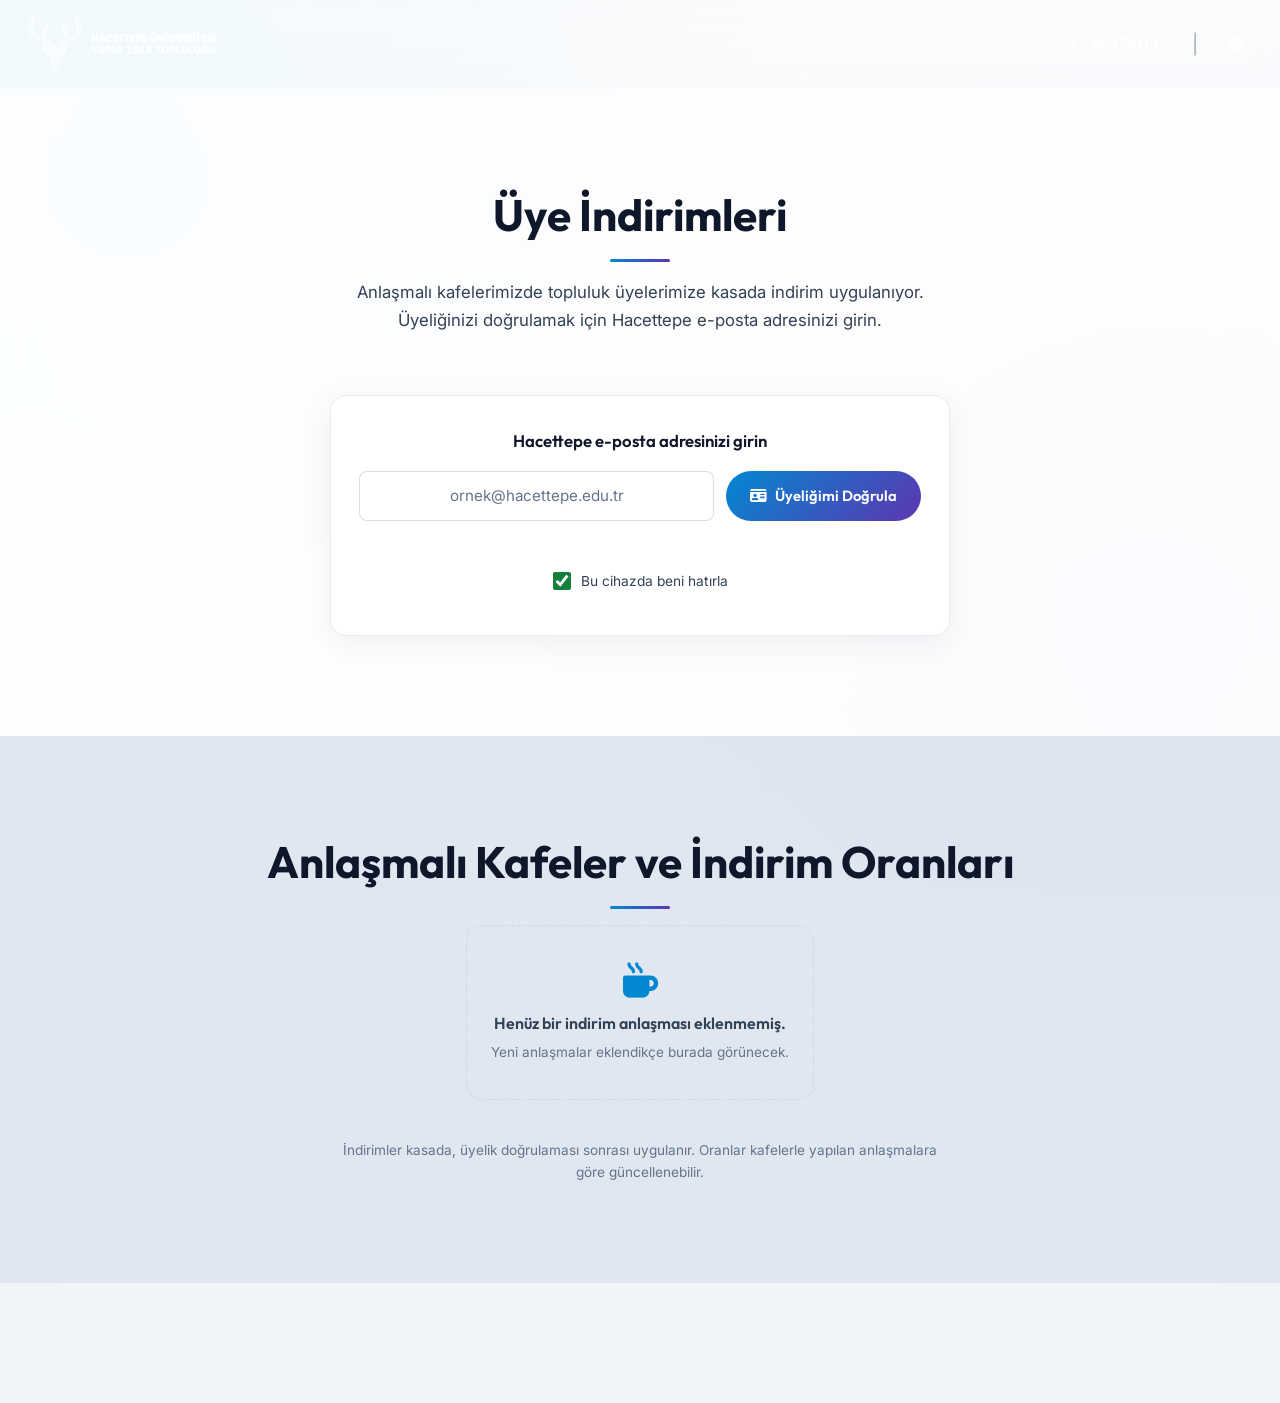
==== commit 36a725e4: "Add member import functionality and update membership verification process" ====
--- a/Frontend/indirimler.html
+++ b/Frontend/indirimler.html
@@ -68,37 +68,43 @@
                     Üyeliğinizi doğrulamak için Hacettepe e-posta adresinizi girin.
                 </p>
 
-                <!-- E-posta girişi -->
-                <div class="discount-verify-card" id="discount-verify-card">
+                <!-- E-posta girişi.
+                     Gerçek bir <form> + autocomplete="email": tarayıcı adresi
+                     kaydetmeyi önerir ve sonraki ziyaretlerde doldurur.
+                     autocapitalize/autocorrect kapalı, çünkü telefon klavyesi
+                     adresin ilk harfini büyütüp düzeltmeye çalışıyor. -->
+                <form class="discount-verify-card" id="discount-verify-form" method="post" action="#"
+                    autocomplete="on" novalidate>
                     <label class="discount-verify-label" for="discount-email">
                         Hacettepe e-posta adresinizi girin
                     </label>
                     <div class="discount-verify-row">
-                        <input type="email" id="discount-email" class="form-input discount-verify-input"
-                            placeholder="ornek@hacettepe.edu.tr" autocomplete="email" spellcheck="false"
-                            inputmode="email">
-                        <button type="button" id="discount-verify-btn" class="btn-primary discount-verify-btn">
+                        <input type="email" id="discount-email" name="email"
+                            class="form-input discount-verify-input" placeholder="ornek@hacettepe.edu.tr"
+                            autocomplete="email" autocapitalize="off" autocorrect="off" spellcheck="false"
+                            inputmode="email" enterkeyhint="go" required>
+                        <button type="submit" id="discount-verify-btn" class="btn-primary discount-verify-btn">
                             <i class="fa-solid fa-id-card"></i> Üyeliğimi Doğrula
                         </button>
                     </div>
                     <p class="discount-verify-message" id="discount-verify-message" role="status" aria-live="polite">
                     </p>
-                </div>
+                    <label class="discount-remember" for="discount-remember">
+                        <input type="checkbox" id="discount-remember" name="remember" checked>
+                        <span>Bu cihazda beni hatırla</span>
+                    </label>
+                </form>
 
-                <!-- Doğrulama sonucu: yeşil tik + durum + ad soyad -->
+                <!-- Doğrulama sonucu: yeşil tik + durum + ad soyad.
+                     Üye bulunamazsa aynı kutu `is-not-member` sınıfıyla
+                     kırmızı/uyarı hâline geçer. -->
                 <div class="discount-result" id="discount-result" hidden>
                     <div class="discount-result-check" aria-hidden="true">
-                        <i class="fa-solid fa-circle-check"></i>
+                        <i class="fa-solid fa-circle-check" id="discount-result-icon"></i>
                     </div>
                     <p class="discount-result-status" id="discount-result-status">Aktif Üyemiz</p>
-                    <p class="discount-result-name" id="discount-result-name">Ad Soyad</p>
-
-                    <!-- Gerçek doğrulama servisi bağlanana kadar görünen uyarı.
-                         Backend entegrasyonu tamamlandığında bu blok silinecek. -->
-                    <p class="discount-result-pending" id="discount-result-pending">
-                        <i class="fa-solid fa-triangle-exclamation"></i>
-                        Üyelik doğrulama sistemi henüz devrede değil; bu ekran yalnızca tasarım önizlemesidir.
-                    </p>
+                    <p class="discount-result-name" id="discount-result-name"></p>
+                    <p class="discount-result-hint" id="discount-result-hint" hidden></p>
 
                     <button type="button" class="btn-secondary discount-result-reset" id="discount-result-reset">
                         <i class="fa-solid fa-rotate-left"></i> Başka bir e-posta dene
@@ -111,9 +117,6 @@
         <section class="section section-alt" id="anlasmali-kafeler">
             <div class="container">
                 <h2 class="section-title">Anlaşmalı Kafeler ve İndirim Oranları</h2>
-                <p class="section-subtitle">
-                    Bu liste ana sayfadaki iş birlikleri bölümüyle otomatik olarak senkronizedir.
-                </p>
 
                 <!-- JS ile API'den gelen indirim sponsorları buraya basılır -->
                 <div class="discount-list" id="discount-list">
--- a/Frontend/css/style.css
+++ b/Frontend/css/style.css
@@ -4334,10 +4334,21 @@
    ========================================================================== */
 :root {
   /* İndirim vurgusu: sitenin mavi/mor paletinden bilinçli olarak ayrışır ki
-     header'daki çağrı butonu diğer aksiyonların arasında kaybolmasın. */
-  --discount-accent: #00c853;
-  --discount-accent-2: #00acc1;
-  --discount-ink: #04231a;
+     header'daki çağrı butonu diğer aksiyonların arasında kaybolmasın.
+     Gradyan değil, tek ve düz koyu yeşil; beyaz yazıyla kontrast 5.0:1
+     (WCAG AA). */
+  --discount-green: #15803d;
+  --discount-green-hover: #116430;
+  /* Yüzey rengi (--discount-green) üzerine beyaz yazı her iki temada da
+     okunur. Ancak YAZI olarak kullanıldığında koyu yeşil, koyu zeminde
+     yalnızca ~3.5:1 kontrast veriyor. Bu yüzden "koyu zeminde yeşil yazı"
+     için ayrı bir token var; açık temada aşağıda koyu yeşile çevrilir. */
+  --discount-green-text: #4ade80;
+}
+
+/* Açık temada sayfa zemini beyaz olduğu için yeşil yazı koyu tona döner. */
+body.past-hero {
+  --discount-green-text: #15803d;
 }
 
 /* --------------------------------------------------------------------------
@@ -4357,18 +4368,15 @@
   font-size: 0.85rem;
   line-height: 1;
   white-space: nowrap;
-  color: var(--discount-ink);
-  background: linear-gradient(135deg, var(--discount-accent), var(--discount-accent-2));
+  color: #ffffff;
+  background: var(--discount-green);
   border-radius: var(--radius-full);
-  box-shadow: 0 0 16px rgba(0, 200, 83, 0.28);
-  animation: discount-pulse 2.8s ease-in-out infinite;
-  transition: transform var(--transition-fast), box-shadow var(--transition-base);
+  transition: transform var(--transition-fast), background var(--transition-base);
 }
 
 .btn-discount:hover {
   transform: translateY(-1px);
-  box-shadow: 0 6px 24px rgba(0, 200, 83, 0.45);
-  animation: none;
+  background: var(--discount-green-hover);
 }
 
 .btn-discount:active {
@@ -4382,18 +4390,6 @@
 /* Uzun etiket geniş ekranda, kısa etiket dar ekranda gösterilir. */
 .btn-discount-label-short {
   display: none;
-}
-
-@keyframes discount-pulse {
-
-  0%,
-  100% {
-    box-shadow: 0 0 14px rgba(0, 200, 83, 0.25);
-  }
-
-  50% {
-    box-shadow: 0 0 22px rgba(0, 200, 83, 0.5);
-  }
 }
 
 @media (max-width: 992px) {
@@ -4411,8 +4407,6 @@
     gap: 5px;
     padding: 6px 10px;
     font-size: 0.68rem;
-    box-shadow: none;
-    animation: none;
   }
 }
 
@@ -4505,6 +4499,30 @@
   color: #ef5350;
 }
 
+/* "Bu cihazda beni hatırla" — kasa önünde her seferinde adres yazmamak için.
+   Dokunma hedefi telefonda rahat tutulsun diye satır yüksekliği geniş. */
+.discount-remember {
+  display: inline-flex;
+  align-items: center;
+  gap: 10px;
+  margin-top: 4px;
+  /* min-height: parmakla rahat basılabilmesi için 44px'in altına düşmez. */
+  min-height: 44px;
+  padding: 10px 4px;
+  font-size: 0.86rem;
+  color: var(--text-secondary);
+  cursor: pointer;
+  user-select: none;
+}
+
+.discount-remember input[type="checkbox"] {
+  width: 18px;
+  height: 18px;
+  flex: 0 0 auto;
+  accent-color: var(--discount-green);
+  cursor: pointer;
+}
+
 @media (max-width: 576px) {
   .discount-verify-card {
     padding: 24px 18px;
@@ -4534,7 +4552,7 @@
   background: var(--glass-bg);
   backdrop-filter: blur(20px);
   -webkit-backdrop-filter: blur(20px);
-  border: 1px solid rgba(0, 200, 83, 0.35);
+  border: 1px solid rgba(21, 128, 61, 0.35);
   border-radius: var(--radius-lg);
   box-shadow: var(--shadow-card);
 }
@@ -4546,7 +4564,7 @@
 .discount-result-check {
   font-size: 4.5rem;
   line-height: 1;
-  color: #00c853;
+  color: var(--discount-green-text);
   animation: discount-check-pop 0.45s cubic-bezier(0.16, 1, 0.3, 1) both;
 }
 
@@ -4567,7 +4585,7 @@
   font-family: var(--font-heading);
   font-size: 1.35rem;
   font-weight: 700;
-  color: #00c853;
+  color: var(--discount-green-text);
   letter-spacing: 0.3px;
 }
 
@@ -4578,28 +4596,33 @@
   color: var(--text-primary);
 }
 
-/* Doğrulama servisi bağlanana kadar görünen uyarı; entegrasyon sonrası
-   indirimler.js bu bloğu otomatik gizler. */
-.discount-result-pending {
-  margin: 8px auto 0;
-  max-width: 44ch;
-  padding: 10px 14px;
-  font-size: 0.82rem;
-  line-height: 1.5;
-  color: #ffb74d;
-  background: rgba(255, 183, 77, 0.1);
-  border: 1px dashed rgba(255, 183, 77, 0.45);
-  border-radius: var(--radius-sm);
-}
-
-.discount-result-pending[hidden] {
-  display: none;
-}
-
 .discount-result-reset {
   margin-top: 10px;
   padding: 10px 22px;
   font-size: 0.88rem;
+}
+
+.discount-result-name[hidden],
+.discount-result-hint[hidden] {
+  display: none;
+}
+
+/* Üye bulunamadığında aynı kutu uyarı rengine geçer. */
+.discount-result.is-not-member {
+  border-color: rgba(239, 83, 80, 0.4);
+}
+
+.discount-result.is-not-member .discount-result-check,
+.discount-result.is-not-member .discount-result-status {
+  color: #ef5350;
+}
+
+.discount-result-hint {
+  margin: 4px auto 0;
+  max-width: 44ch;
+  font-size: 0.86rem;
+  line-height: 1.55;
+  color: var(--text-secondary);
 }
 
 /* --------------------------------------------------------------------------
@@ -4645,7 +4668,7 @@
 
 .discount-card:hover {
   transform: translateY(-3px);
-  border-color: rgba(0, 200, 83, 0.35);
+  border-color: rgba(21, 128, 61, 0.4);
   box-shadow: var(--shadow-card-hover);
 }
 
@@ -4712,9 +4735,9 @@
   font-size: 1.3rem;
   font-weight: 800;
   line-height: 1.1;
-  color: var(--discount-ink);
+  color: #ffffff;
   text-align: center;
-  background: linear-gradient(135deg, var(--discount-accent), var(--discount-accent-2));
+  background: var(--discount-green);
   border-radius: var(--radius-sm);
   max-width: 42%;
 }
@@ -4745,8 +4768,8 @@
 .discount-rate--empty {
   font-size: 0.86rem;
   font-weight: 700;
-  background: rgba(0, 200, 83, 0.15);
-  color: var(--discount-accent);
+  background: rgba(21, 128, 61, 0.14);
+  color: var(--discount-green-text);
 }
 
 .discount-list-loading,
@@ -4847,22 +4870,6 @@
   border-color: var(--glow);
 }
 
-body.past-hero .discount-result-pending {
-  color: #a1610a;
-  background: rgba(255, 183, 77, 0.16);
-  border-color: rgba(161, 97, 10, 0.4);
-}
-
-body.past-hero .discount-result-check,
-body.past-hero .discount-result-status {
-  color: #00913c;
-}
-
-body.past-hero .discount-rate--empty {
-  color: #00733c;
-  background: rgba(0, 145, 60, 0.12);
-}
-
 /* --------------------------------------------------------------------------
    39.7 ANA SAYFADAKİ SPONSOR KARTINDA İNDİRİM ROZETİ
    İndirim kategorisindeki kafeler ana sayfada da oranıyla görünür; böylece
@@ -4877,11 +4884,114 @@
   font-size: 0.8rem;
   font-weight: 800;
   letter-spacing: 0.3px;
-  color: var(--discount-ink);
-  background: linear-gradient(135deg, var(--discount-accent), var(--discount-accent-2));
+  color: #ffffff;
+  background: var(--discount-green);
   border-radius: var(--radius-full);
 }
 
 .sponsor-discount-badge i {
   font-size: 0.75em;
 }
+
+/* --------------------------------------------------------------------------
+   39.8 ADMIN — ÜYELERİ GÜNCELLE EKRANI
+   -------------------------------------------------------------------------- */
+.member-import-stats {
+  display: grid;
+  grid-template-columns: repeat(2, 1fr);
+  gap: 10px;
+  padding: 14px;
+  font-size: 0.85rem;
+  color: var(--text-muted);
+  text-align: center;
+  background: rgba(79, 195, 247, 0.08);
+  border: 1px solid var(--border-color);
+  border-radius: var(--radius-sm);
+}
+
+.member-import-stat {
+  display: flex;
+  flex-direction: column;
+  gap: 2px;
+  min-width: 0;
+}
+
+.member-import-stat strong {
+  font-family: var(--font-heading);
+  font-size: 1.1rem;
+  color: var(--glow);
+  overflow-wrap: anywhere;
+}
+
+.member-import-stat span {
+  font-size: 0.75rem;
+  letter-spacing: 0.3px;
+}
+
+/* Son güncelleme tarihi iki kolona yayılır; tek kolonda sığmıyor. */
+.member-import-stat--wide {
+  grid-column: 1 / -1;
+}
+
+.member-import-stat--wide strong {
+  font-size: 0.92rem;
+}
+
+.member-import-warning {
+  margin: 12px 0 0;
+  padding: 10px 14px;
+  font-size: 0.8rem;
+  line-height: 1.55;
+  color: #ffb74d;
+  background: rgba(255, 183, 77, 0.1);
+  border: 1px dashed rgba(255, 183, 77, 0.45);
+  border-radius: var(--radius-sm);
+}
+
+.member-import-success,
+.member-import-error {
+  margin: 16px 0 0;
+  font-size: 0.9rem;
+  font-weight: 600;
+}
+
+/* Admin modalı açık temada da lacivert kalıyor (bkz. body.past-hero
+   .admin-modal-form kuralı), bu yüzden burada tema token'ı değil sabit
+   açık yeşil kullanılır. */
+.member-import-success {
+  color: #4ade80;
+}
+
+.member-import-error {
+  color: #ef5350;
+}
+
+.member-import-report {
+  margin: 10px 0 0;
+  padding: 12px 16px;
+  font-size: 0.85rem;
+  line-height: 1.9;
+  color: var(--text-secondary);
+  background: rgba(21, 128, 61, 0.1);
+  border-radius: var(--radius-sm);
+}
+
+.member-import-report strong {
+  color: var(--text-primary);
+}
+
+body.past-hero .member-import-warning {
+  color: #a1610a;
+  background: rgba(255, 183, 77, 0.16);
+  border-color: rgba(161, 97, 10, 0.4);
+}
+
+/* Admin modalı koyu zeminli kaldığı için açık temada da açık yazı gerekir. */
+body.past-hero .member-import-stats,
+body.past-hero .member-import-report {
+  color: #cbd5e1;
+}
+
+body.past-hero .member-import-report strong {
+  color: #ffffff;
+}
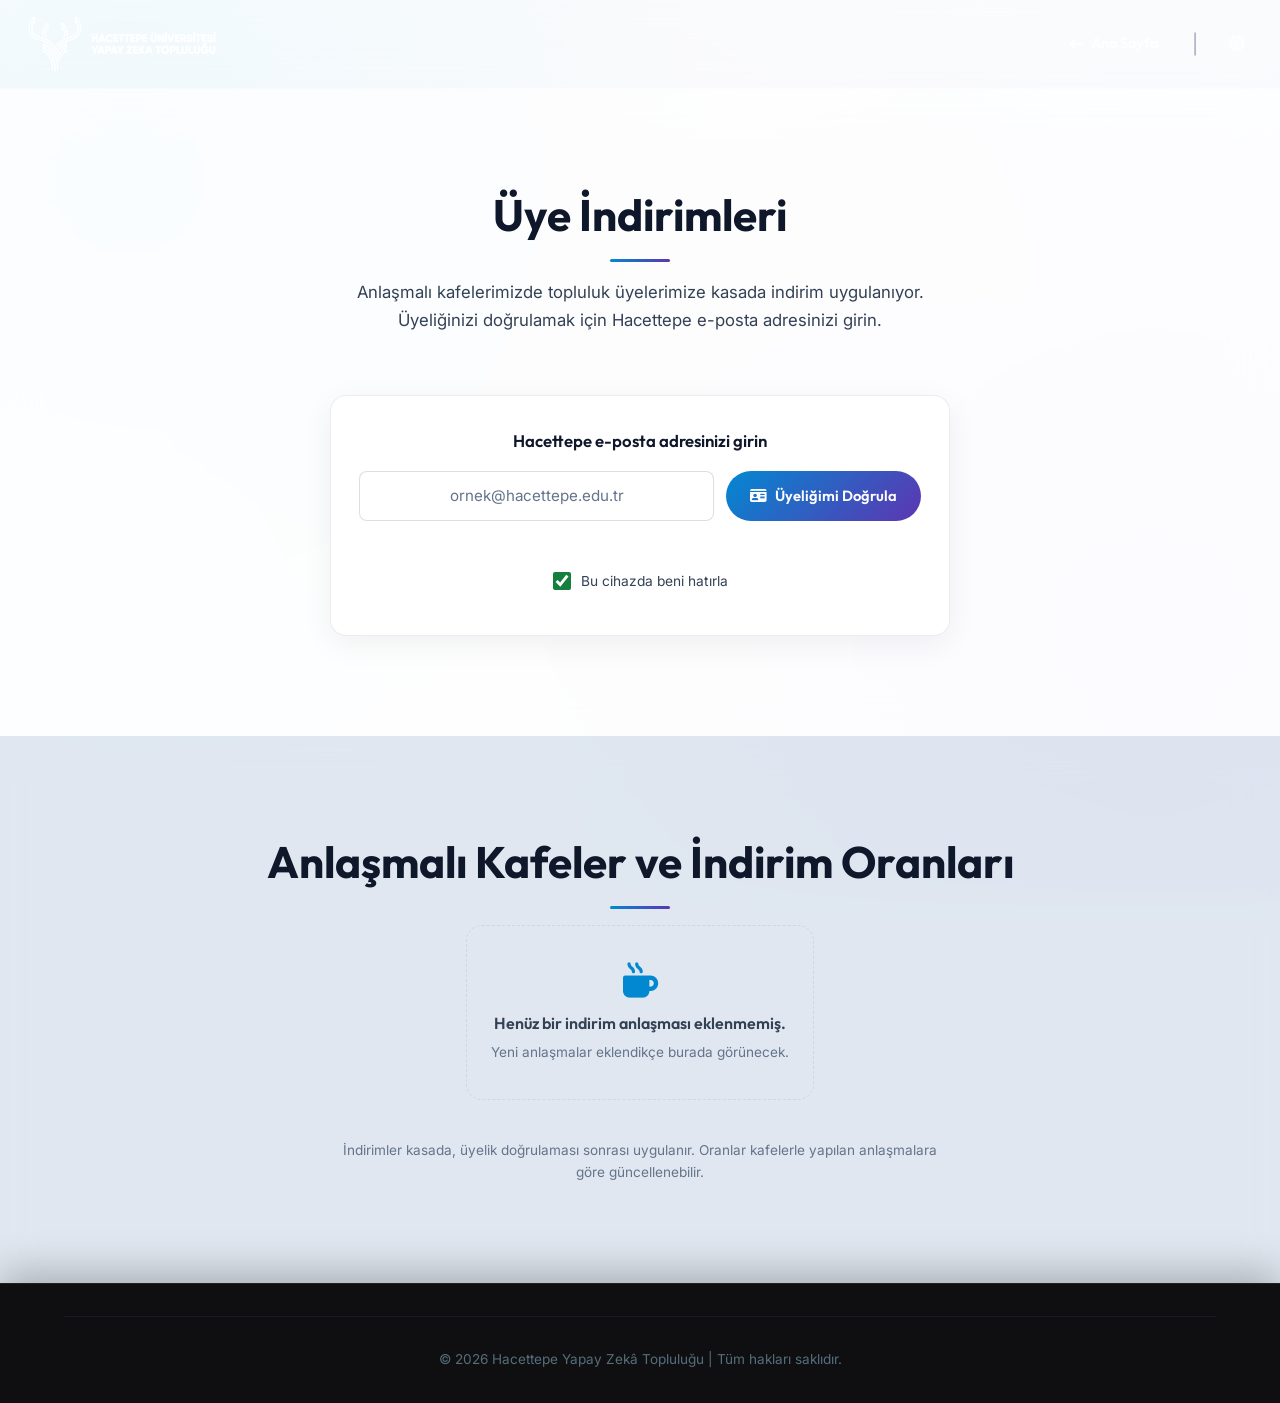
==== commit 0f8e6a7f: "Add discount result status message to display community affiliation" ====
--- a/Frontend/indirimler.html
+++ b/Frontend/indirimler.html
@@ -102,6 +102,7 @@
                     <div class="discount-result-check" aria-hidden="true">
                         <i class="fa-solid fa-circle-check" id="discount-result-icon"></i>
                     </div>
+                    <p id="discount-result-status" class="discount-result-status" style="color: darkblue;">Yapay Zeka Topluluğu</p>
                     <p class="discount-result-status" id="discount-result-status">Aktif Üyemiz</p>
                     <p class="discount-result-name" id="discount-result-name"></p>
                     <p class="discount-result-hint" id="discount-result-hint" hidden></p>
